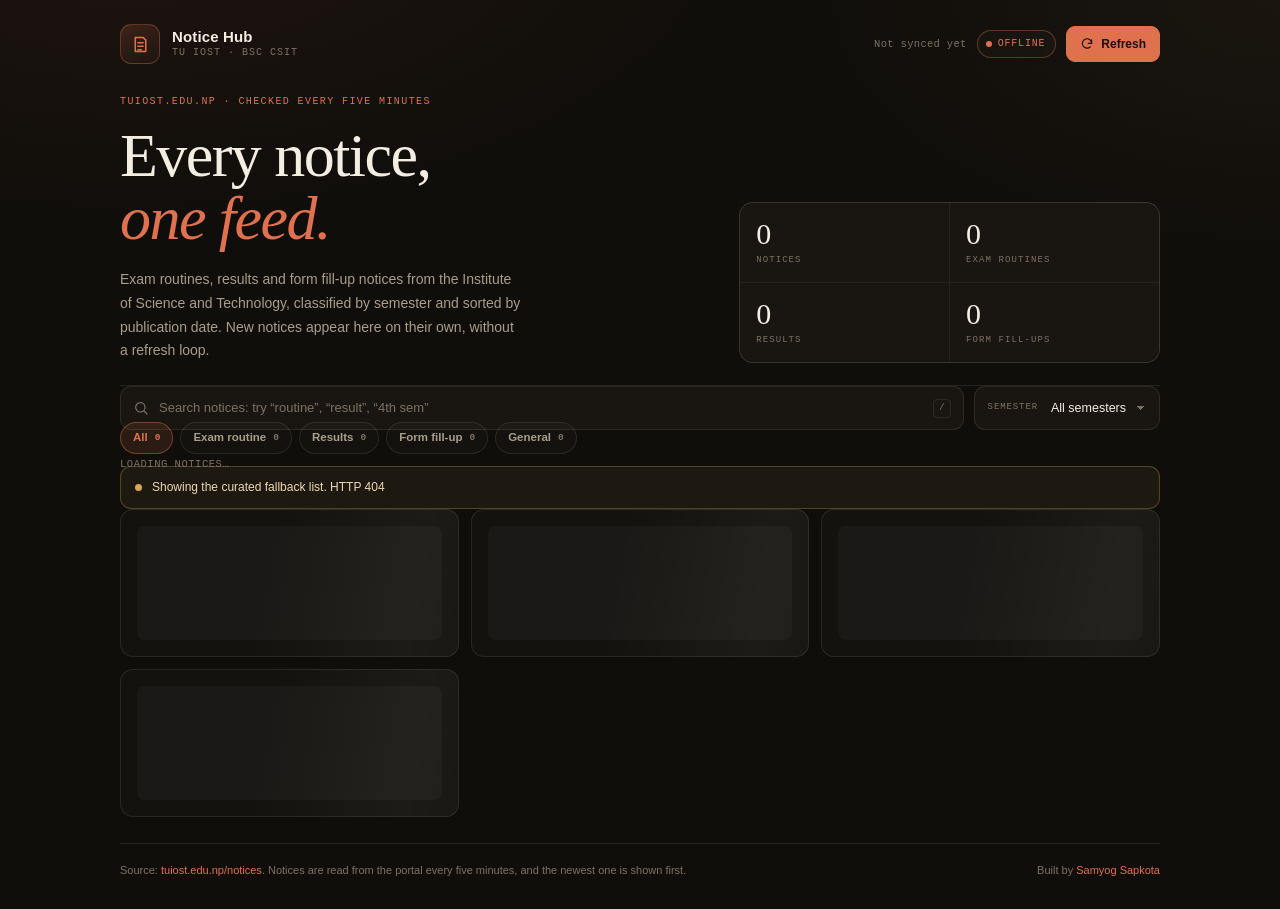
==== index.html @ 87d52432 "Show full notice titles and follow the portal on its own Long routine titles were clamped to four li" ====
<!doctype html>
<html lang="en">
<head>
<meta charset="utf-8" />
<meta name="viewport" content="width=device-width, initial-scale=1" />
<meta name="theme-color" content="#100e0b" />
<meta name="description" content="TU CSIT Notice Hub: live exam routines, results and form fill-up notices from Tribhuvan University IOST, classified by semester." />
<title>TU CSIT Notice Hub | Live IOST notices</title>
<link rel="icon" href="data:image/svg+xml,%3Csvg xmlns='http://www.w3.org/2000/svg' viewBox='0 0 32 32'%3E%3Crect width='32' height='32' rx='8' fill='%23100e0b'/%3E%3Cpath d='M9 12h14M9 16h14M9 20h9' stroke='%23e0714f' stroke-width='2.4' stroke-linecap='round'/%3E%3C/svg%3E" />
<link rel="preconnect" href="https://fonts.googleapis.com" />
<link rel="stylesheet" href="styles.css?v=2" />
</head>
<body>
<a class="skip" href="#feed">Skip to notices</a>

<div class="page">
  <header class="topbar">
    <div class="brand">
      <span class="brand__mark" aria-hidden="true">
        <svg viewBox="0 0 24 24" fill="none" stroke="currentColor" stroke-width="1.7" stroke-linecap="round" stroke-linejoin="round">
          <path d="M6 4h9l3 3v13H6z" />
          <path d="M9 10h6M9 14h6M9 18h4" />
        </svg>
      </span>
      <div class="brand__text">
        <strong>Notice Hub</strong>
        <span>TU IOST · BSc CSIT</span>
      </div>
    </div>

    <div class="topbar__tools">
      <span class="sync" id="sync-state">Connecting…</span>
      <span class="source" id="source-badge" data-source="loading">
        <span class="source__dot" aria-hidden="true"></span>
        <span id="source-text">Checking</span>
      </span>
      <button class="btn btn--accent" id="refresh" type="button">
        <svg viewBox="0 0 24 24" fill="none" stroke="currentColor" stroke-width="1.9" stroke-linecap="round" stroke-linejoin="round" aria-hidden="true"><path d="M20 11a8 8 0 1 0-2.3 5.7" /><path d="M20 5v6h-6" /></svg>
        <span id="refresh-label">Refresh</span>
      </button>
    </div>
  </header>

  <main>
    <section class="hero" aria-labelledby="hero-title">
      <div class="hero__copy">
        <p class="eyebrow">tuiost.edu.np · checked every five minutes</p>
        <h1 id="hero-title">Every notice,<br /><em>one feed.</em></h1>
        <p class="hero__sub">
          Exam routines, results and form fill-up notices from the Institute of Science
          and Technology, classified by semester and sorted by publication date. New
          notices appear here on their own, without a refresh loop.
        </p>
      </div>

      <dl class="stats" aria-label="Feed summary">
        <div class="stat">
          <dd id="stat-total">0</dd>
          <dt>Notices</dt>
        </div>
        <div class="stat">
          <dd id="stat-exam">0</dd>
          <dt>Exam routines</dt>
        </div>
        <div class="stat">
          <dd id="stat-results">0</dd>
          <dt>Results</dt>
        </div>
        <div class="stat">
          <dd id="stat-forms">0</dd>
          <dt>Form fill-ups</dt>
        </div>
      </dl>
    </section>

    <section class="toolbar" aria-label="Filters">
      <div class="search">
        <svg viewBox="0 0 24 24" fill="none" stroke="currentColor" stroke-width="1.8" stroke-linecap="round" aria-hidden="true"><circle cx="11" cy="11" r="7" /><path d="M16.5 16.5 21 21" /></svg>
        <input id="search" type="search" placeholder="Search notices: try “routine”, “result”, “4th sem”" autocomplete="off" aria-label="Search notices" />
        <kbd>/</kbd>
      </div>

      <label class="select">
        <span class="select__label">Semester</span>
        <select id="semester" aria-label="Filter by semester">
          <option value="all">All semesters</option>
          <option value="1st Sem">1st sem</option>
          <option value="2nd Sem">2nd sem</option>
          <option value="3rd Sem">3rd sem</option>
          <option value="4th Sem">4th sem</option>
          <option value="5th Sem">5th sem</option>
          <option value="6th Sem">6th sem</option>
          <option value="7th Sem">7th sem</option>
          <option value="8th Sem">8th sem</option>
        </select>
      </label>
    </section>

    <div class="chips" id="chips" role="group" aria-label="Filter by category">
      <button class="chip is-active" data-category="all" type="button" aria-pressed="true">All <span data-count="all">0</span></button>
      <button class="chip" data-category="Exam Routine" type="button" aria-pressed="false">Exam routine <span data-count="Exam Routine">0</span></button>
      <button class="chip" data-category="Results" type="button" aria-pressed="false">Results <span data-count="Results">0</span></button>
      <button class="chip" data-category="Form Fill Up" type="button" aria-pressed="false">Form fill-up <span data-count="Form Fill Up">0</span></button>
      <button class="chip" data-category="General Notice" type="button" aria-pressed="false">General <span data-count="General Notice">0</span></button>
    </div>

    <div class="result-line">
      <p id="result-line">Loading notices…</p>
      <button class="text-btn" id="reset" type="button" hidden>Clear filters</button>
    </div>

    <div class="banner" id="banner" hidden>
      <span class="banner__dot" aria-hidden="true"></span>
      <p id="banner-text"></p>
    </div>

    <section id="feed" class="feed" aria-live="polite" aria-busy="true">
      <article class="notice is-skeleton"></article>
      <article class="notice is-skeleton"></article>
      <article class="notice is-skeleton"></article>
      <article class="notice is-skeleton"></article>
    </section>

    <div class="empty" id="empty" hidden>
      <svg viewBox="0 0 24 24" fill="none" stroke="currentColor" stroke-width="1.5" stroke-linecap="round" stroke-linejoin="round" aria-hidden="true"><circle cx="11" cy="11" r="7"/><path d="M16.5 16.5 21 21"/></svg>
      <h2>Nothing matches that filter</h2>
      <p>Try a different semester, or clear the search.</p>
      <button class="btn btn--ghost" id="empty-reset" type="button">Clear filters</button>
    </div>
  </main>

  <footer class="footer">
    <p>
      Source: <a href="https://tuiost.edu.np/notices" target="_blank" rel="noreferrer noopener">tuiost.edu.np/notices</a>.
      Notices are read from the portal every five minutes, and the newest one is shown first.
    </p>
    <p>Built by <a href="https://github.com/hola-mundo999" target="_blank" rel="noreferrer noopener">Samyog Sapkota</a></p>
  </footer>
</div>

<div class="toast" id="toast" role="status" aria-live="polite"></div>

<script src="app.js?v=2" defer></script>
</body>
</html>
---- styles.css ----
/* ==========================================================================
   TU CSIT Notice Hub
   Warm ink palette: charcoal, cream, terracotta. No blue.
   ========================================================================== */
:root {
  --bg: #100e0b;
  --bg-soft: #14110d;
  --panel: #191510;
  --panel-2: #201b15;
  --line: rgba(243, 237, 226, 0.09);
  --line-strong: rgba(243, 237, 226, 0.18);
  --text: #f3ede2;
  --muted: #a99d8b;
  --dim: #7c7263;
  --accent: #e0714f;
  --accent-ink: #1a0d07;
  --accent-soft: rgba(224, 113, 79, 0.13);
  --gold: #d8a657;
  --green: #9dbb84;
  --red: #e0714f;
  --radius: 16px;
  --sans: "Inter", -apple-system, BlinkMacSystemFont, "Segoe UI", Roboto, "Helvetica Neue", Arial, sans-serif;
  --serif: "Iowan Old Style", "Palatino Linotype", Palatino, Georgia, "Times New Roman", serif;
  --mono: ui-monospace, SFMono-Regular, "Cascadia Code", Menlo, Consolas, monospace;
}

* { box-sizing: border-box; }
html { -webkit-text-size-adjust: 100%; }

body {
  margin: 0;
  min-height: 100vh;
  background:
    radial-gradient(1000px 500px at 10% -10%, rgba(224, 113, 79, 0.07), transparent 62%),
    radial-gradient(820px 440px at 100% 0%, rgba(216, 166, 87, 0.05), transparent 58%),
    var(--bg);
  color: var(--text);
  font-family: var(--sans);
  font-size: 15px;
  line-height: 1.55;
  -webkit-font-smoothing: antialiased;
}

button, input, select { font: inherit; color: inherit; }
button { cursor: pointer; }
svg { display: block; }
a { color: var(--accent); text-decoration: none; }
a:hover { text-decoration: underline; }

.skip {
  position: absolute;
  left: -9999px;
  top: 12px;
  z-index: 60;
  background: var(--accent);
  color: var(--accent-ink);
  padding: 8px 14px;
  border-radius: 8px;
  font-weight: 700;
}
.skip:focus { left: 16px; }

.page {
  max-width: 1120px;
  margin: 0 auto;
  padding: 24px clamp(16px, 3.4vw, 40px) 30px;
  display: flex;
  flex-direction: column;
  gap: 26px;
}

/* ==========================================================================
   Top bar
   ========================================================================== */
.topbar {
  display: flex;
  align-items: center;
  justify-content: space-between;
  gap: 16px;
  flex-wrap: wrap;
  padding-bottom: 4px;
}

.brand { display: flex; align-items: center; gap: 12px; min-width: 0; }
.brand__mark {
  width: 40px;
  height: 40px;
  border-radius: 11px;
  display: grid;
  place-items: center;
  color: var(--accent);
  background: linear-gradient(150deg, rgba(224, 113, 79, 0.18), rgba(224, 113, 79, 0.03));
  border: 1px solid rgba(224, 113, 79, 0.32);
  flex: none;
}
.brand__mark svg { width: 21px; height: 21px; }
.brand__text { display: flex; flex-direction: column; line-height: 1.25; min-width: 0; }
.brand__text strong { font-size: 15px; letter-spacing: 0.01em; }
.brand__text span {
  font-family: var(--mono);
  font-size: 10px;
  letter-spacing: 0.1em;
  text-transform: uppercase;
  color: var(--dim);
}

.topbar__tools { display: flex; align-items: center; gap: 10px; flex-wrap: wrap; }

.sync { font-family: var(--mono); font-size: 10.5px; color: var(--dim); letter-spacing: 0.03em; }

.source {
  display: inline-flex;
  align-items: center;
  gap: 6px;
  font-family: var(--mono);
  font-size: 10px;
  letter-spacing: 0.08em;
  text-transform: uppercase;
  color: var(--muted);
  border: 1px solid var(--line);
  border-radius: 999px;
  padding: 5px 10px 5px 8px;
  background: rgba(255, 255, 255, 0.02);
  transition: color 0.2s ease, border-color 0.2s ease;
}
.source__dot { width: 6px; height: 6px; border-radius: 50%; background: currentColor; flex: none; }
.source[data-source="live"] { color: var(--green); border-color: rgba(157, 187, 132, 0.34); }
.source[data-source="fallback"] { color: var(--gold); border-color: rgba(216, 166, 87, 0.34); }
.source[data-source="error"] { color: var(--red); border-color: rgba(224, 113, 79, 0.36); }
.source[data-source="loading"] { color: var(--dim); }

.btn {
  display: inline-flex;
  align-items: center;
  gap: 7px;
  border-radius: 9px;
  border: 1px solid var(--line-strong);
  background: rgba(255, 255, 255, 0.03);
  padding: 8px 13px;
  font-size: 12px;
  font-weight: 650;
  transition: background 0.18s ease, border-color 0.18s ease, transform 0.15s ease, filter 0.18s ease;
}
.btn svg { width: 14px; height: 14px; }
.btn:hover { background: rgba(255, 255, 255, 0.07); }
.btn:active { transform: translateY(1px); }
.btn--accent { background: var(--accent); border-color: var(--accent); color: var(--accent-ink); }
.btn--accent:hover { filter: brightness(1.06); background: var(--accent); }
.btn--ghost { background: transparent; color: var(--muted); }
.btn[disabled] { opacity: 0.55; cursor: progress; }
.btn.is-busy svg { animation: spin 0.9s linear infinite; }
@keyframes spin { to { transform: rotate(360deg); } }

/* ==========================================================================
   Hero
   ========================================================================== */
.hero {
  display: grid;
  grid-template-columns: minmax(0, 1.35fr) minmax(0, 1fr);
  gap: clamp(20px, 4vw, 56px);
  align-items: end;
  padding-bottom: 22px;
  border-bottom: 1px solid var(--line);
}

.eyebrow {
  margin: 0 0 14px;
  font-family: var(--mono);
  font-size: 10px;
  letter-spacing: 0.14em;
  text-transform: uppercase;
  color: var(--accent);
}

.hero h1 {
  margin: 0;
  font-family: var(--serif);
  font-weight: 400;
  font-size: clamp(34px, 5.2vw, 62px);
  line-height: 1.02;
  letter-spacing: -0.025em;
}
.hero h1 em { font-style: italic; color: var(--accent); }

.hero__sub {
  margin: 18px 0 0;
  max-width: 52ch;
  color: var(--muted);
  font-size: 14px;
  line-height: 1.7;
}

.stats {
  display: grid;
  grid-template-columns: repeat(2, minmax(0, 1fr));
  gap: 1px;
  margin: 0;
  background: var(--line);
  border: 1px solid var(--line);
  border-radius: 14px;
  overflow: hidden;
}
.stat { background: var(--panel); padding: 14px 16px; }
.stat dd {
  margin: 0;
  font-family: var(--serif);
  font-size: 30px;
  line-height: 1.1;
  letter-spacing: -0.02em;
}
.stat dt {
  font-family: var(--mono);
  font-size: 9px;
  letter-spacing: 0.12em;
  text-transform: uppercase;
  color: var(--dim);
  margin-top: 4px;
}

/* ==========================================================================
   Toolbar
   ========================================================================== */
.toolbar { display: flex; gap: 10px; flex-wrap: wrap; }

.search {
  flex: 1 1 340px;
  display: flex;
  align-items: center;
  gap: 10px;
  background: var(--panel);
  border: 1px solid var(--line);
  border-radius: 11px;
  padding: 0 12px;
  transition: border-color 0.18s ease, background 0.18s ease;
}
.search:focus-within { border-color: rgba(224, 113, 79, 0.5); background: var(--panel-2); }
.search svg { width: 16px; height: 16px; color: var(--dim); flex: none; }
.search input {
  flex: 1;
  min-width: 0;
  border: 0;
  background: transparent;
  outline: none;
  padding: 11px 0;
  font-size: 13px;
}
.search input::placeholder { color: var(--dim); }
.search input::-webkit-search-cancel-button { -webkit-appearance: none; }
.search kbd {
  font-family: var(--mono);
  font-size: 9.5px;
  color: var(--dim);
  border: 1px solid var(--line);
  border-radius: 4px;
  padding: 1px 5px;
  flex: none;
}

.select {
  display: inline-flex;
  align-items: center;
  gap: 9px;
  background: var(--panel);
  border: 1px solid var(--line);
  border-radius: 11px;
  padding: 0 6px 0 13px;
}
.select__label {
  font-family: var(--mono);
  font-size: 9px;
  letter-spacing: 0.1em;
  text-transform: uppercase;
  color: var(--dim);
}
.select select {
  appearance: none;
  border: 0;
  background: transparent;
  padding: 11px 26px 11px 4px;
  font-size: 12.5px;
  outline: none;
  cursor: pointer;
  background-image: linear-gradient(45deg, transparent 50%, var(--dim) 50%), linear-gradient(135deg, var(--dim) 50%, transparent 50%);
  background-position: calc(100% - 12px) 50%, calc(100% - 8px) 50%;
  background-size: 4px 4px, 4px 4px;
  background-repeat: no-repeat;
}
.select select option { background: var(--panel-2); color: var(--text); }

/* ==========================================================================
   Category chips
   ========================================================================== */
.chips { display: flex; flex-wrap: wrap; gap: 7px; margin-top: -8px; }

.chip {
  display: inline-flex;
  align-items: center;
  gap: 7px;
  border: 1px solid var(--line);
  background: rgba(255, 255, 255, 0.02);
  color: var(--muted);
  border-radius: 999px;
  padding: 6px 12px;
  font-size: 11.5px;
  font-weight: 600;
  transition: color 0.16s ease, border-color 0.16s ease, background 0.16s ease;
}
.chip span {
  font-family: var(--mono);
  font-size: 9.5px;
  color: var(--dim);
}
.chip:hover { color: var(--text); border-color: var(--line-strong); }
.chip.is-active {
  color: var(--accent);
  border-color: rgba(224, 113, 79, 0.42);
  background: var(--accent-soft);
}
.chip.is-active span { color: var(--accent); }

.result-line {
  display: flex;
  align-items: baseline;
  justify-content: space-between;
  gap: 12px;
  margin: 2px 0 -6px;
}
.result-line p {
  margin: 0;
  font-family: var(--mono);
  font-size: 10.5px;
  letter-spacing: 0.05em;
  text-transform: uppercase;
  color: var(--dim);
}
.text-btn {
  border: 0;
  background: none;
  padding: 0;
  font-family: var(--mono);
  font-size: 10px;
  letter-spacing: 0.08em;
  text-transform: uppercase;
  color: var(--accent);
}
.text-btn:hover { text-decoration: underline; }

.banner {
  display: flex;
  gap: 10px;
  align-items: flex-start;
  padding: 11px 14px;
  border-radius: 11px;
  border: 1px solid rgba(216, 166, 87, 0.3);
  background: rgba(216, 166, 87, 0.07);
  color: #ecd9b4;
  font-size: 12px;
}
.banner[hidden] { display: none; }
.banner__dot {
  width: 7px; height: 7px; border-radius: 50%;
  background: var(--gold); margin-top: 6px; flex: none;
}
.banner p { margin: 0; }

/* ==========================================================================
   Feed
   ========================================================================== */
.feed {
  display: grid;
  grid-template-columns: repeat(auto-fill, minmax(min(100%, 330px), 1fr));
  gap: 12px;
}

.notice {
  position: relative;
  display: flex;
  flex-direction: column;
  min-width: 0;
  gap: 12px;
  padding: 16px 17px 14px;
  background: linear-gradient(180deg, rgba(255, 255, 255, 0.022), transparent), var(--panel);
  border: 1px solid var(--line);
  border-radius: 13px;
  transition: border-color 0.18s ease, transform 0.18s ease, background 0.18s ease;
  animation: rise 0.3s ease both;
}
.notice:hover { border-color: var(--line-strong); transform: translateY(-2px); }
.notice.is-urgent { border-left: 2px solid var(--gold); }
.notice.is-skeleton {
  min-height: 148px;
  animation: pulse 1.4s ease-in-out infinite;
  background: linear-gradient(100deg, rgba(255, 255, 255, 0.02) 20%, rgba(255, 255, 255, 0.055) 40%, rgba(255, 255, 255, 0.02) 60%);
  background-size: 220% 100%;
}
.notice.is-skeleton::after {
  content: "";
  position: absolute;
  inset: 16px;
  border-radius: 8px;
  background: rgba(255, 255, 255, 0.03);
}
@keyframes pulse { 0% { background-position: 120% 0; } 100% { background-position: -60% 0; } }
@keyframes rise { from { opacity: 0; transform: translateY(6px); } to { opacity: 1; transform: none; } }

.notice__tags { display: flex; flex-wrap: wrap; gap: 6px; align-items: center; }

.tag {
  display: inline-flex;
  align-items: center;
  gap: 5px;
  font-family: var(--mono);
  font-size: 9px;
  letter-spacing: 0.07em;
  text-transform: uppercase;
  border-radius: 5px;
  padding: 3px 7px;
  border: 1px solid var(--line);
  color: var(--muted);
}
.tag--exam { color: var(--accent); border-color: rgba(224, 113, 79, 0.36); background: rgba(224, 113, 79, 0.08); }
.tag--results { color: var(--green); border-color: rgba(157, 187, 132, 0.32); background: rgba(157, 187, 132, 0.07); }
.tag--forms { color: var(--gold); border-color: rgba(216, 166, 87, 0.34); background: rgba(216, 166, 87, 0.08); }
.tag--general { color: var(--muted); }
.tag--urgent { color: var(--gold); border-color: rgba(216, 166, 87, 0.36); background: rgba(216, 166, 87, 0.09); }
.tag--new { color: var(--accent); border-color: rgba(224, 113, 79, 0.42); }

.notice__title {
  margin: 0;
  font-size: 14.5px;
  font-weight: 600;
  line-height: 1.45;
  letter-spacing: -0.005em;
  /* Show the whole notice title. Clamping swallowed long routine titles. */
  display: block;
  overflow: visible;
  overflow-wrap: anywhere;
  word-break: break-word;
  hyphens: auto;
}
.notice__title a { color: var(--text); overflow-wrap: anywhere; }
.notice__title a:hover { color: var(--accent); text-decoration: none; }

.notice__foot {
  display: flex;
  align-items: center;
  justify-content: space-between;
  gap: 10px;
  margin-top: auto;
  padding-top: 4px;
}
.notice__date { display: flex; flex-direction: column; line-height: 1.3; }
.notice__date strong { font-family: var(--mono); font-size: 10.5px; color: var(--muted); font-weight: 500; }
.notice__date span { font-family: var(--mono); font-size: 9.5px; color: var(--dim); }

.notice__actions { display: flex; gap: 6px; }
.icon-btn {
  width: 30px;
  height: 30px;
  display: grid;
  place-items: center;
  border-radius: 8px;
  border: 1px solid var(--line);
  background: rgba(255, 255, 255, 0.03);
  color: var(--muted);
  transition: color 0.16s ease, border-color 0.16s ease, background 0.16s ease;
}
.icon-btn svg { width: 14px; height: 14px; }
.icon-btn:hover { color: var(--accent); border-color: rgba(224, 113, 79, 0.38); background: var(--accent-soft); }

.empty {
  display: flex;
  flex-direction: column;
  align-items: center;
  text-align: center;
  gap: 6px;
  padding: 56px 20px;
  border: 1px dashed var(--line-strong);
  border-radius: 14px;
}
.empty[hidden] { display: none; }
.empty svg { width: 26px; height: 26px; color: var(--dim); }
.empty h2 { margin: 6px 0 0; font-size: 16px; }
.empty p { margin: 0 0 10px; color: var(--muted); font-size: 12.5px; }

/* ==========================================================================
   Footer + toast
   ========================================================================== */
.footer {
  display: flex;
  justify-content: space-between;
  align-items: baseline;
  gap: 14px;
  flex-wrap: wrap;
  padding-top: 18px;
  border-top: 1px solid var(--line);
  font-size: 11px;
  color: var(--dim);
}
.footer p { margin: 0; }

.toast {
  position: fixed;
  left: 50%;
  bottom: 26px;
  transform: translate(-50%, 12px);
  background: #241d16;
  border: 1px solid var(--line-strong);
  color: var(--text);
  font-size: 12px;
  padding: 9px 15px;
  border-radius: 9px;
  box-shadow: 0 18px 40px -14px rgba(0, 0, 0, 0.9);
  opacity: 0;
  pointer-events: none;
  transition: opacity 0.2s ease, transform 0.2s ease;
  z-index: 40;
}
.toast.is-visible { opacity: 1; transform: translate(-50%, 0); }

/* ==========================================================================
   Responsive
   ========================================================================== */
@media (max-width: 860px) {
  .hero { grid-template-columns: 1fr; align-items: start; }
  .stats { grid-template-columns: repeat(4, minmax(0, 1fr)); }
  .stat { padding: 12px; }
  .stat dd { font-size: 24px; }
  .search kbd { display: none; }
}

@media (max-width: 620px) {
  .page { padding: 16px 14px 24px; gap: 20px; }
  .topbar__tools { width: 100%; justify-content: space-between; }
  .sync { order: 3; width: 100%; }
  .stats { grid-template-columns: repeat(2, minmax(0, 1fr)); }
  .hero h1 { font-size: clamp(32px, 9vw, 44px); }
  .toolbar { flex-direction: column; }
  .select { justify-content: space-between; }
  .feed { grid-template-columns: 1fr; }
  .footer { flex-direction: column; gap: 6px; }
}

@media (prefers-reduced-motion: reduce) {
  *, *::before, *::after { animation-duration: 0.001ms !important; animation-iteration-count: 1 !important; transition-duration: 0.001ms !important; }
}

:focus-visible { outline: 2px solid rgba(224, 113, 79, 0.8); outline-offset: 2px; }
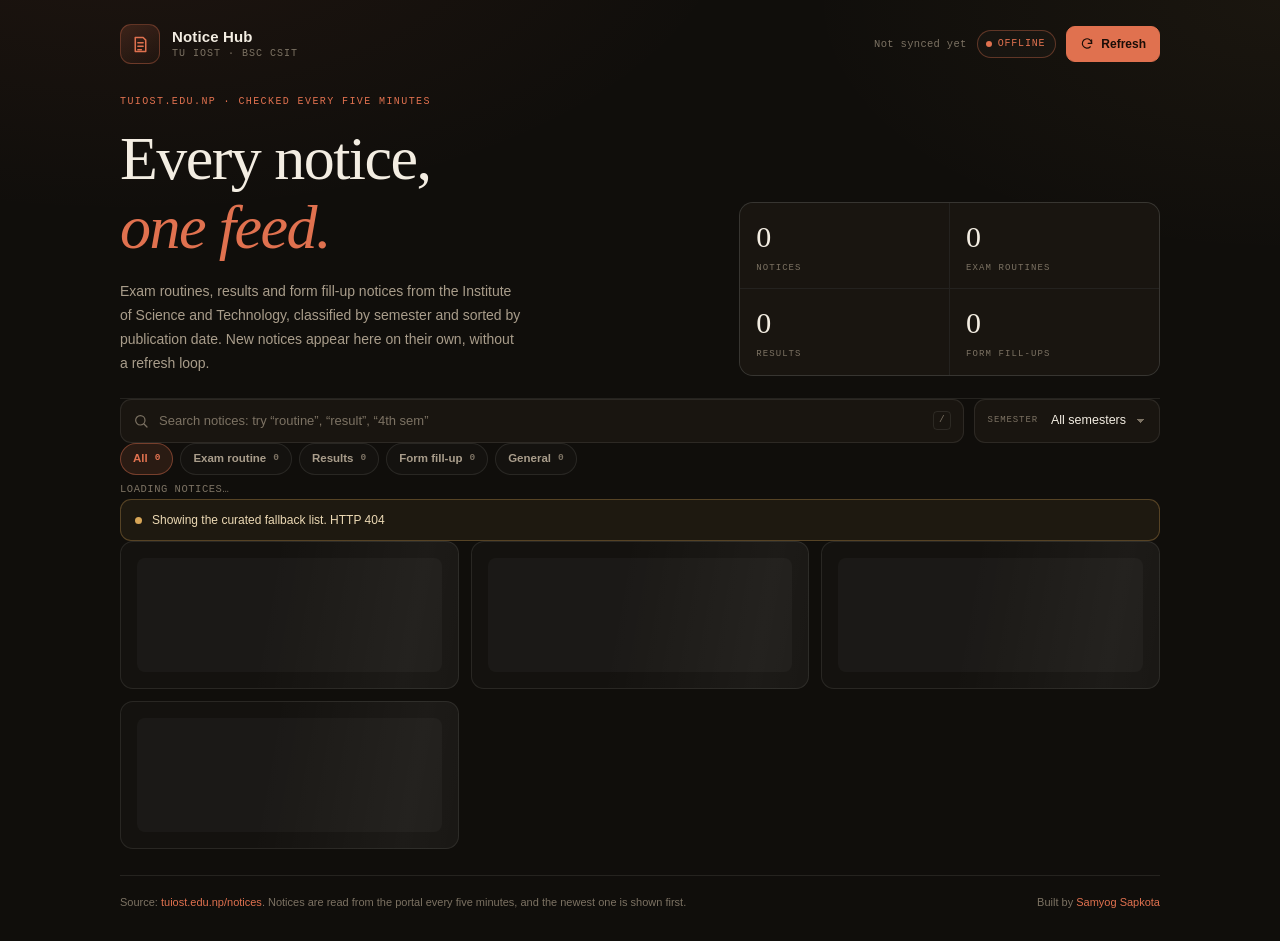
==== commit c9b766bd: "Stop notice text from colliding on narrow screens The mobile toolbar turned the search field into a " ====
--- a/index.html
+++ b/index.html
@@ -8,7 +8,7 @@
 <title>TU CSIT Notice Hub | Live IOST notices</title>
 <link rel="icon" href="data:image/svg+xml,%3Csvg xmlns='http://www.w3.org/2000/svg' viewBox='0 0 32 32'%3E%3Crect width='32' height='32' rx='8' fill='%23100e0b'/%3E%3Cpath d='M9 12h14M9 16h14M9 20h9' stroke='%23e0714f' stroke-width='2.4' stroke-linecap='round'/%3E%3C/svg%3E" />
 <link rel="preconnect" href="https://fonts.googleapis.com" />
-<link rel="stylesheet" href="styles.css?v=2" />
+<link rel="stylesheet" href="styles.css?v=5" />
 </head>
 <body>
 <a class="skip" href="#feed">Skip to notices</a>
@@ -140,6 +140,6 @@
 
 <div class="toast" id="toast" role="status" aria-live="polite"></div>
 
-<script src="app.js?v=2" defer></script>
+<script src="app.js?v=3" defer></script>
 </body>
 </html>
--- a/styles.css
+++ b/styles.css
@@ -94,7 +94,7 @@
   flex: none;
 }
 .brand__mark svg { width: 21px; height: 21px; }
-.brand__text { display: flex; flex-direction: column; line-height: 1.25; min-width: 0; }
+.brand__text { display: flex; flex-direction: column; line-height: 1.35; min-width: 0; }
 .brand__text strong { font-size: 15px; letter-spacing: 0.01em; }
 .brand__text span {
   font-family: var(--mono);
@@ -177,7 +177,8 @@
   font-family: var(--serif);
   font-weight: 400;
   font-size: clamp(34px, 5.2vw, 62px);
-  line-height: 1.02;
+  /* Enough room for the serif descenders, without the huge gap that 1.4 gave. */
+  line-height: 1.12;
   letter-spacing: -0.025em;
 }
 .hero h1 em { font-style: italic; color: var(--accent); }
@@ -205,12 +206,13 @@
   margin: 0;
   font-family: var(--serif);
   font-size: 30px;
-  line-height: 1.1;
+  line-height: 1.35;
   letter-spacing: -0.02em;
 }
 .stat dt {
   font-family: var(--mono);
   font-size: 9px;
+  line-height: 1.4;
   letter-spacing: 0.12em;
   text-transform: uppercase;
   color: var(--dim);
@@ -290,7 +292,9 @@
 /* ==========================================================================
    Category chips
    ========================================================================== */
-.chips { display: flex; flex-wrap: wrap; gap: 7px; margin-top: -8px; }
+/* Chips and the result line are separate rows. Negative margins here pulled
+   them on top of each other on narrow screens. */
+.chips { display: flex; flex-wrap: wrap; gap: 7px; }
 
 .chip {
   display: inline-flex;
@@ -323,7 +327,9 @@
   align-items: baseline;
   justify-content: space-between;
   gap: 12px;
-  margin: 2px 0 -6px;
+  /* Clear the chip row above without pulling the feed up behind it. */
+  margin: 6px 0 0;
+  min-height: 18px;
 }
 .result-line p {
   margin: 0;
@@ -429,7 +435,7 @@
   margin: 0;
   font-size: 14.5px;
   font-weight: 600;
-  line-height: 1.45;
+  line-height: 1.55;
   letter-spacing: -0.005em;
   /* Show the whole notice title. Clamping swallowed long routine titles. */
   display: block;
@@ -449,9 +455,9 @@
   margin-top: auto;
   padding-top: 4px;
 }
-.notice__date { display: flex; flex-direction: column; line-height: 1.3; }
-.notice__date strong { font-family: var(--mono); font-size: 10.5px; color: var(--muted); font-weight: 500; }
-.notice__date span { font-family: var(--mono); font-size: 9.5px; color: var(--dim); }
+.notice__date { display: flex; flex-direction: column; line-height: 1.4; min-width: 0; }
+.notice__date strong { font-family: var(--mono); font-size: 10.5px; line-height: 1.45; color: var(--muted); font-weight: 500; }
+.notice__date span { font-family: var(--mono); font-size: 9.5px; line-height: 1.45; color: var(--dim); }
 
 .notice__actions { display: flex; gap: 6px; }
 .icon-btn {
@@ -536,6 +542,8 @@
   .stats { grid-template-columns: repeat(2, minmax(0, 1fr)); }
   .hero h1 { font-size: clamp(32px, 9vw, 44px); }
   .toolbar { flex-direction: column; }
+  /* In a column flexbox a 340px flex-basis becomes a 340px tall search box. */
+  .search { flex: 0 0 auto; }
   .select { justify-content: space-between; }
   .feed { grid-template-columns: 1fr; }
   .footer { flex-direction: column; gap: 6px; }
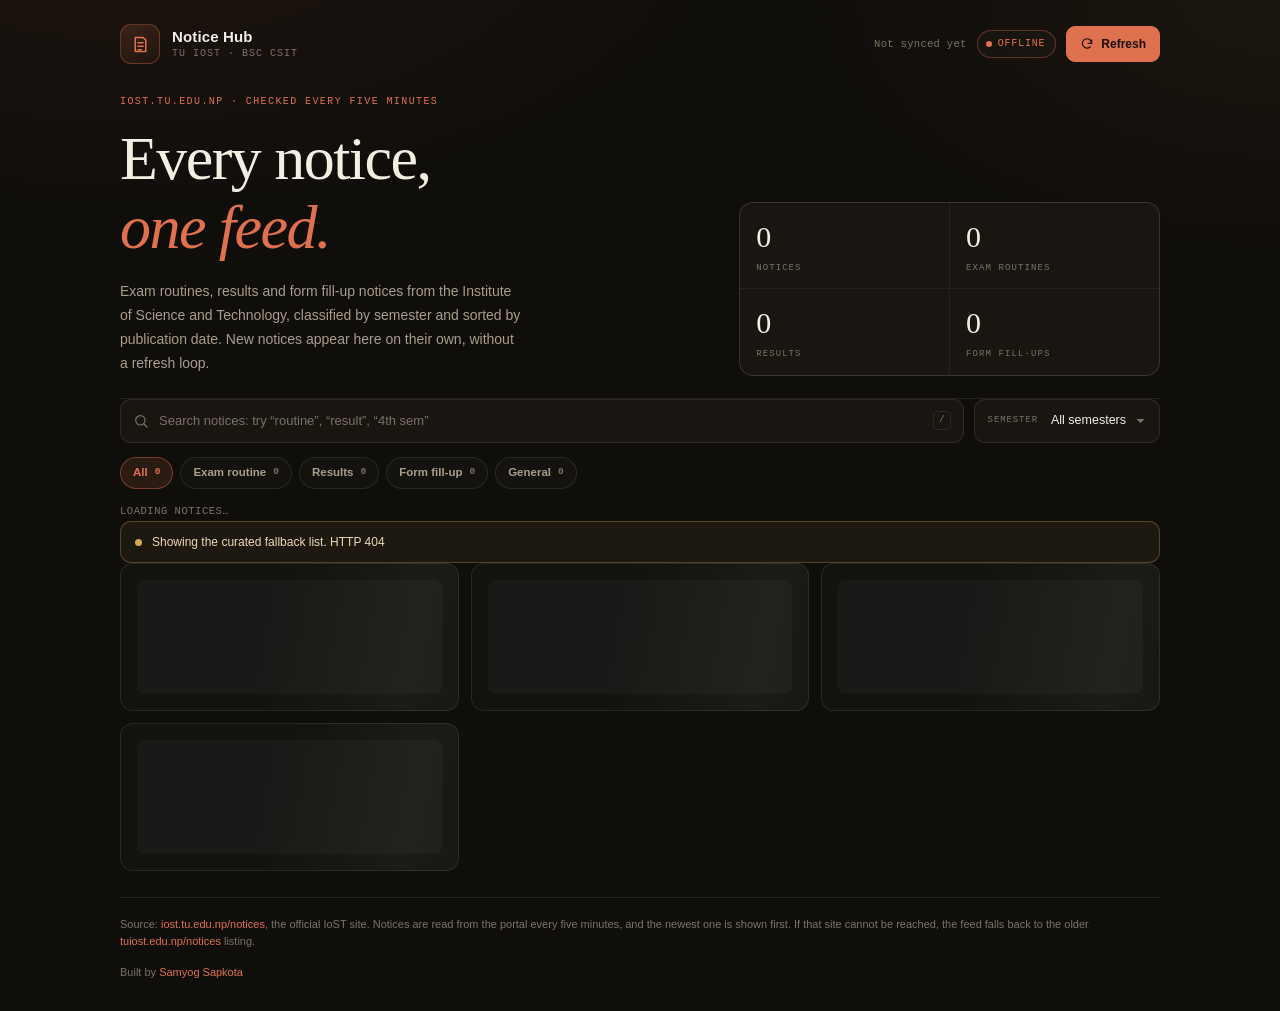
==== commit 254703e2: "Read notices from iost.tu.edu.np, the site that actually publishes IoST moved its own site in 2081. " ====
--- a/index.html
+++ b/index.html
@@ -8,7 +8,7 @@
 <title>TU CSIT Notice Hub | Live IOST notices</title>
 <link rel="icon" href="data:image/svg+xml,%3Csvg xmlns='http://www.w3.org/2000/svg' viewBox='0 0 32 32'%3E%3Crect width='32' height='32' rx='8' fill='%23100e0b'/%3E%3Cpath d='M9 12h14M9 16h14M9 20h9' stroke='%23e0714f' stroke-width='2.4' stroke-linecap='round'/%3E%3C/svg%3E" />
 <link rel="preconnect" href="https://fonts.googleapis.com" />
-<link rel="stylesheet" href="styles.css?v=5" />
+<link rel="stylesheet" href="styles.css?v=7" />
 </head>
 <body>
 <a class="skip" href="#feed">Skip to notices</a>
@@ -44,7 +44,7 @@
   <main>
     <section class="hero" aria-labelledby="hero-title">
       <div class="hero__copy">
-        <p class="eyebrow">tuiost.edu.np · checked every five minutes</p>
+        <p class="eyebrow">iost.tu.edu.np · checked every five minutes</p>
         <h1 id="hero-title">Every notice,<br /><em>one feed.</em></h1>
         <p class="hero__sub">
           Exam routines, results and form fill-up notices from the Institute of Science
@@ -131,8 +131,10 @@
 
   <footer class="footer">
     <p>
-      Source: <a href="https://tuiost.edu.np/notices" target="_blank" rel="noreferrer noopener">tuiost.edu.np/notices</a>.
-      Notices are read from the portal every five minutes, and the newest one is shown first.
+      Source: <a href="https://iost.tu.edu.np/notices" target="_blank" rel="noreferrer noopener">iost.tu.edu.np/notices</a>,
+      the official IoST site. Notices are read from the portal every five minutes, and the newest one is shown first.
+      If that site cannot be reached, the feed falls back to the older
+      <a href="https://tuiost.edu.np/notices" target="_blank" rel="noreferrer noopener">tuiost.edu.np/notices</a> listing.
     </p>
     <p>Built by <a href="https://github.com/hola-mundo999" target="_blank" rel="noreferrer noopener">Samyog Sapkota</a></p>
   </footer>
@@ -140,6 +142,6 @@
 
 <div class="toast" id="toast" role="status" aria-live="polite"></div>
 
-<script src="app.js?v=3" defer></script>
+<script src="app.js?v=7" defer></script>
 </body>
 </html>
--- a/styles.css
+++ b/styles.css
@@ -222,10 +222,11 @@
 /* ==========================================================================
    Toolbar
    ========================================================================== */
-.toolbar { display: flex; gap: 10px; flex-wrap: wrap; }
+.toolbar { display: flex; flex-wrap: wrap; gap: 10px; align-items: stretch; }
 
 .search {
   flex: 1 1 340px;
+  min-height: 44px;
   display: flex;
   align-items: center;
   gap: 10px;
@@ -292,9 +293,15 @@
 /* ==========================================================================
    Category chips
    ========================================================================== */
-/* Chips and the result line are separate rows. Negative margins here pulled
-   them on top of each other on narrow screens. */
-.chips { display: flex; flex-wrap: wrap; gap: 7px; }
+/* Chips sit under the toolbar as their own row. The margin is what keeps the
+   Search field, the chips and the result line from ever sharing pixels. */
+.chips {
+  display: flex;
+  flex-wrap: wrap;
+  gap: 8px 7px;
+  margin-top: 14px;
+  padding-bottom: 2px;
+}
 
 .chip {
   display: inline-flex;
@@ -307,6 +314,7 @@
   padding: 6px 12px;
   font-size: 11.5px;
   font-weight: 600;
+  flex: 0 0 auto;
   transition: color 0.16s ease, border-color 0.16s ease, background 0.16s ease;
 }
 .chip span {
@@ -327,8 +335,7 @@
   align-items: baseline;
   justify-content: space-between;
   gap: 12px;
-  /* Clear the chip row above without pulling the feed up behind it. */
-  margin: 6px 0 0;
+  margin: 12px 0 0;
   min-height: 18px;
 }
 .result-line p {
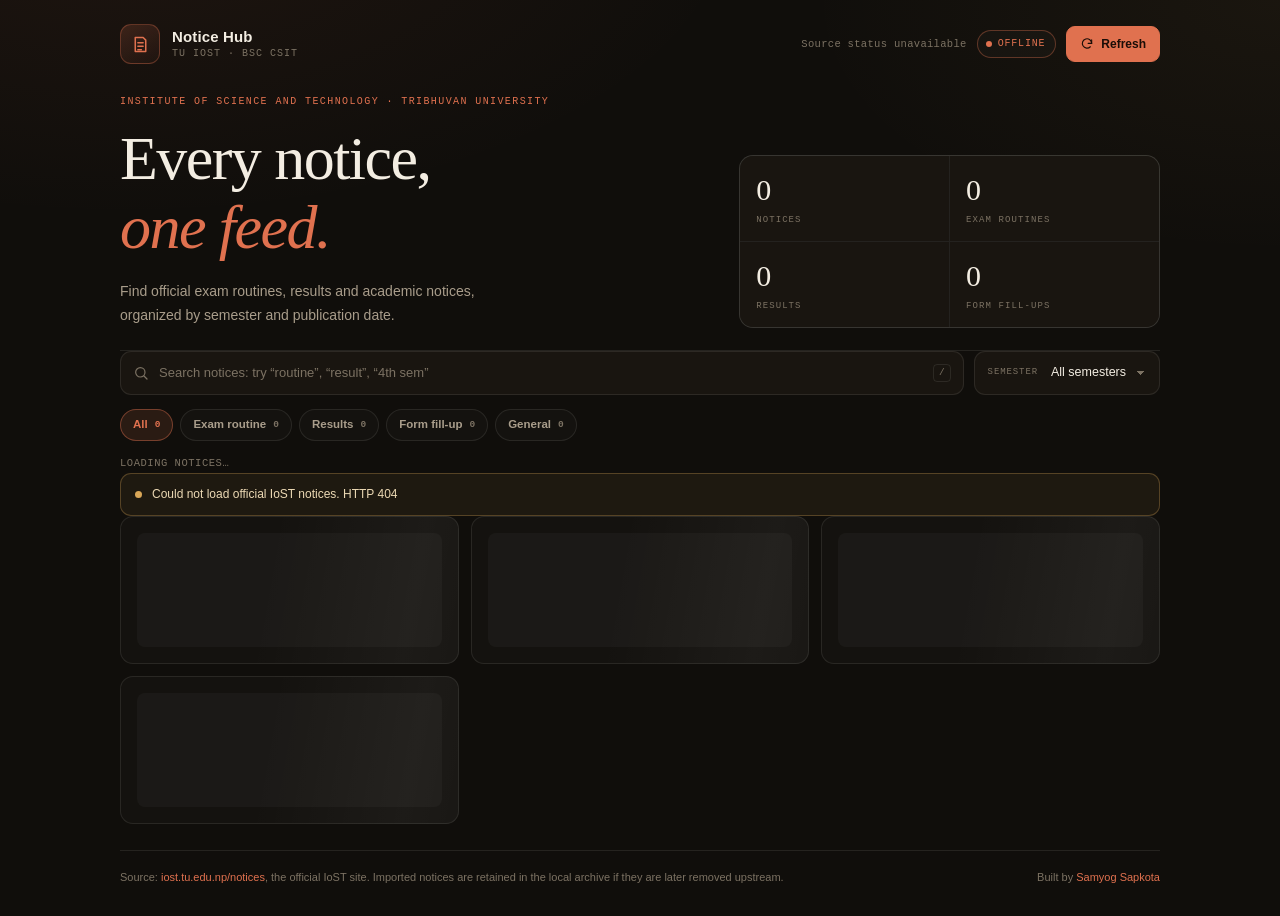
==== commit 67f570b8: "Improve TU Notice UI and official notice synchronization" ====
--- a/index.html
+++ b/index.html
@@ -4,8 +4,8 @@
 <meta charset="utf-8" />
 <meta name="viewport" content="width=device-width, initial-scale=1" />
 <meta name="theme-color" content="#100e0b" />
-<meta name="description" content="TU CSIT Notice Hub: live exam routines, results and form fill-up notices from Tribhuvan University IOST, classified by semester." />
-<title>TU CSIT Notice Hub | Live IOST notices</title>
+<meta name="description" content="Find official Institute of Science and Technology, Tribhuvan University notices for BSc CSIT students." />
+<title>TU CSIT Notice Hub | Official IoST notices</title>
 <link rel="icon" href="data:image/svg+xml,%3Csvg xmlns='http://www.w3.org/2000/svg' viewBox='0 0 32 32'%3E%3Crect width='32' height='32' rx='8' fill='%23100e0b'/%3E%3Cpath d='M9 12h14M9 16h14M9 20h9' stroke='%23e0714f' stroke-width='2.4' stroke-linecap='round'/%3E%3C/svg%3E" />
 <link rel="preconnect" href="https://fonts.googleapis.com" />
 <link rel="stylesheet" href="styles.css?v=7" />
@@ -44,12 +44,11 @@
   <main>
     <section class="hero" aria-labelledby="hero-title">
       <div class="hero__copy">
-        <p class="eyebrow">iost.tu.edu.np · checked every five minutes</p>
+        <p class="eyebrow">Institute of Science and Technology · Tribhuvan University</p>
         <h1 id="hero-title">Every notice,<br /><em>one feed.</em></h1>
         <p class="hero__sub">
-          Exam routines, results and form fill-up notices from the Institute of Science
-          and Technology, classified by semester and sorted by publication date. New
-          notices appear here on their own, without a refresh loop.
+          Find official exam routines, results and academic notices, organized by
+          semester and publication date.
         </p>
       </div>
 
@@ -121,6 +120,12 @@
       <article class="notice is-skeleton"></article>
     </section>
 
+    <nav class="pagination" id="pagination" aria-label="Notice pages" hidden>
+      <button class="btn btn--ghost" id="page-previous" type="button">Previous</button>
+      <span id="page-status" aria-live="polite">Page 1</span>
+      <button class="btn btn--ghost" id="page-next" type="button">Next</button>
+    </nav>
+
     <div class="empty" id="empty" hidden>
       <svg viewBox="0 0 24 24" fill="none" stroke="currentColor" stroke-width="1.5" stroke-linecap="round" stroke-linejoin="round" aria-hidden="true"><circle cx="11" cy="11" r="7"/><path d="M16.5 16.5 21 21"/></svg>
       <h2>Nothing matches that filter</h2>
@@ -132,9 +137,7 @@
   <footer class="footer">
     <p>
       Source: <a href="https://iost.tu.edu.np/notices" target="_blank" rel="noreferrer noopener">iost.tu.edu.np/notices</a>,
-      the official IoST site. Notices are read from the portal every five minutes, and the newest one is shown first.
-      If that site cannot be reached, the feed falls back to the older
-      <a href="https://tuiost.edu.np/notices" target="_blank" rel="noreferrer noopener">tuiost.edu.np/notices</a> listing.
+      the official IoST site. Imported notices are retained in the local archive if they are later removed upstream.
     </p>
     <p>Built by <a href="https://github.com/hola-mundo999" target="_blank" rel="noreferrer noopener">Samyog Sapkota</a></p>
   </footer>
--- a/styles.css
+++ b/styles.css
@@ -125,6 +125,7 @@
 }
 .source__dot { width: 6px; height: 6px; border-radius: 50%; background: currentColor; flex: none; }
 .source[data-source="live"] { color: var(--green); border-color: rgba(157, 187, 132, 0.34); }
+.source[data-source="archive"] { color: var(--green); border-color: rgba(157, 187, 132, 0.34); }
 .source[data-source="fallback"] { color: var(--gold); border-color: rgba(216, 166, 87, 0.34); }
 .source[data-source="error"] { color: var(--red); border-color: rgba(224, 113, 79, 0.36); }
 .source[data-source="loading"] { color: var(--dim); }
@@ -466,10 +467,10 @@
 .notice__date strong { font-family: var(--mono); font-size: 10.5px; line-height: 1.45; color: var(--muted); font-weight: 500; }
 .notice__date span { font-family: var(--mono); font-size: 9.5px; line-height: 1.45; color: var(--dim); }
 
-.notice__actions { display: flex; gap: 6px; }
+.notice__actions { display: flex; flex-wrap: wrap; justify-content: flex-end; gap: 6px; }
 .icon-btn {
-  width: 30px;
-  height: 30px;
+  width: 40px;
+  height: 40px;
   display: grid;
   place-items: center;
   border-radius: 8px;
@@ -480,6 +481,23 @@
 }
 .icon-btn svg { width: 14px; height: 14px; }
 .icon-btn:hover { color: var(--accent); border-color: rgba(224, 113, 79, 0.38); background: var(--accent-soft); }
+.document-action { min-height: 40px; padding: 8px 11px; }
+
+.pagination {
+  display: flex;
+  align-items: center;
+  justify-content: center;
+  gap: 14px;
+}
+.pagination[hidden] { display: none; }
+.pagination span {
+  min-width: 90px;
+  text-align: center;
+  color: var(--muted);
+  font-family: var(--mono);
+  font-size: 11px;
+}
+.pagination button { min-height: 42px; }
 
 .empty {
   display: flex;
@@ -553,6 +571,8 @@
   .search { flex: 0 0 auto; }
   .select { justify-content: space-between; }
   .feed { grid-template-columns: 1fr; }
+  .notice__foot { align-items: flex-start; flex-direction: column; }
+  .notice__actions { width: 100%; justify-content: flex-start; }
   .footer { flex-direction: column; gap: 6px; }
 }
 
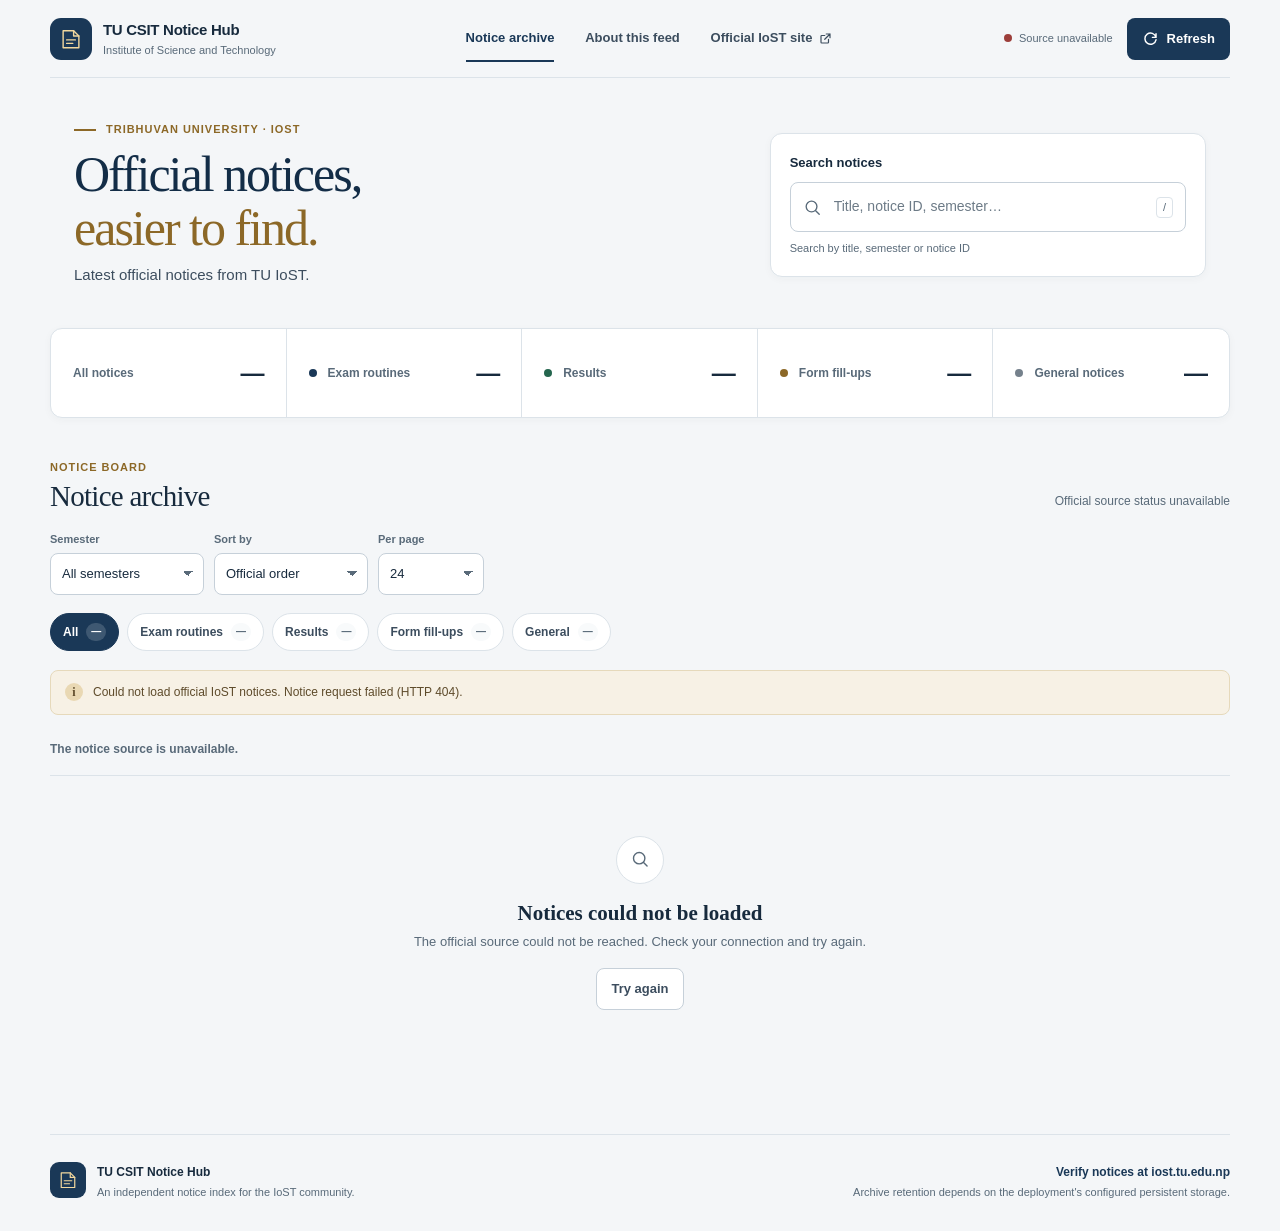
==== commit df289d05: "Redesign TU CSIT notice hub archive UI" ====
--- a/index.html
+++ b/index.html
@@ -1,150 +1,228 @@
 <!doctype html>
 <html lang="en">
 <head>
-<meta charset="utf-8" />
-<meta name="viewport" content="width=device-width, initial-scale=1" />
-<meta name="theme-color" content="#100e0b" />
-<meta name="description" content="Find official Institute of Science and Technology, Tribhuvan University notices for BSc CSIT students." />
-<title>TU CSIT Notice Hub | Official IoST notices</title>
-<link rel="icon" href="data:image/svg+xml,%3Csvg xmlns='http://www.w3.org/2000/svg' viewBox='0 0 32 32'%3E%3Crect width='32' height='32' rx='8' fill='%23100e0b'/%3E%3Cpath d='M9 12h14M9 16h14M9 20h9' stroke='%23e0714f' stroke-width='2.4' stroke-linecap='round'/%3E%3C/svg%3E" />
-<link rel="preconnect" href="https://fonts.googleapis.com" />
-<link rel="stylesheet" href="styles.css?v=7" />
+  <meta charset="utf-8" />
+  <meta name="viewport" content="width=device-width, initial-scale=1" />
+  <meta name="theme-color" content="#f6f7f8" />
+  <meta name="description" content="Search official Institute of Science and Technology, Tribhuvan University notices." />
+  <title>TU CSIT Notice Hub | Official IoST notices</title>
+  <link rel="icon" href="data:image/svg+xml,%3Csvg xmlns='http://www.w3.org/2000/svg' viewBox='0 0 32 32'%3E%3Crect width='32' height='32' rx='7' fill='%231a3857'/%3E%3Cpath d='M8 11h16M8 16h16M8 21h11' stroke='%23e4bd70' stroke-width='2' stroke-linecap='round'/%3E%3C/svg%3E" />
+  <link rel="stylesheet" href="styles.css?v=8" />
 </head>
 <body>
-<a class="skip" href="#feed">Skip to notices</a>
-
-<div class="page">
-  <header class="topbar">
-    <div class="brand">
-      <span class="brand__mark" aria-hidden="true">
-        <svg viewBox="0 0 24 24" fill="none" stroke="currentColor" stroke-width="1.7" stroke-linecap="round" stroke-linejoin="round">
-          <path d="M6 4h9l3 3v13H6z" />
-          <path d="M9 10h6M9 14h6M9 18h4" />
-        </svg>
-      </span>
-      <div class="brand__text">
-        <strong>Notice Hub</strong>
-        <span>TU IOST · BSc CSIT</span>
-      </div>
-    </div>
-
-    <div class="topbar__tools">
-      <span class="sync" id="sync-state">Connecting…</span>
-      <span class="source" id="source-badge" data-source="loading">
-        <span class="source__dot" aria-hidden="true"></span>
-        <span id="source-text">Checking</span>
-      </span>
-      <button class="btn btn--accent" id="refresh" type="button">
-        <svg viewBox="0 0 24 24" fill="none" stroke="currentColor" stroke-width="1.9" stroke-linecap="round" stroke-linejoin="round" aria-hidden="true"><path d="M20 11a8 8 0 1 0-2.3 5.7" /><path d="M20 5v6h-6" /></svg>
-        <span id="refresh-label">Refresh</span>
+  <a class="skip-link" href="#notices">Skip to notices</a>
+
+  <div class="site-shell">
+    <header class="site-header">
+      <a class="brand" href="#" aria-label="TU CSIT Notice Hub home">
+        <span class="brand__mark" aria-hidden="true">
+          <svg viewBox="0 0 32 32" fill="none">
+            <path d="M7 6.5h12l6 6V26H7z" />
+            <path d="M19 6.5v6h6M11 17h10M11 21h7" />
+          </svg>
+        </span>
+        <span class="brand__copy">
+          <strong>TU CSIT Notice Hub</strong>
+          <span>Institute of Science and Technology</span>
+        </span>
+      </a>
+
+      <button class="menu-toggle" id="menu-toggle" type="button" aria-expanded="false" aria-controls="primary-nav">
+        <span class="menu-toggle__icon" aria-hidden="true"><i></i><i></i><i></i></span>
+        <span class="sr-only">Open navigation menu</span>
+      </button>
+
+      <nav class="primary-nav" id="primary-nav" aria-label="Main navigation">
+        <a class="primary-nav__link is-active" href="#notices" aria-current="page">Notice archive</a>
+        <a class="primary-nav__link" href="#about">About this feed</a>
+        <a class="primary-nav__external" href="https://iost.tu.edu.np/notices" target="_blank" rel="noreferrer noopener">
+          Official IoST site
+          <svg viewBox="0 0 20 20" fill="none" aria-hidden="true"><path d="M11 4h5v5M16 4 9 11M14 11v4a1 1 0 0 1-1 1H5a1 1 0 0 1-1-1V7a1 1 0 0 1 1-1h4" /></svg>
+        </a>
+      </nav>
+
+      <div class="header-tools">
+        <span class="source-status" id="source-badge" data-source="loading">
+          <span class="source-status__dot" aria-hidden="true"></span>
+          <span id="source-text">Checking source</span>
+        </span>
+        <button class="button button--primary button--refresh" id="refresh" type="button">
+          <svg viewBox="0 0 20 20" fill="none" aria-hidden="true"><path d="M16.4 8.5a6.6 6.6 0 1 0 .1 3M16.5 4.5v4.2h-4.2" /></svg>
+          <span id="refresh-label">Refresh</span>
+        </button>
+      </div>
+    </header>
+
+    <main>
+      <section class="hero" aria-labelledby="hero-title">
+        <div class="hero__copy">
+          <p class="eyebrow"><span class="eyebrow__rule" aria-hidden="true"></span>Tribhuvan University · IoST</p>
+          <h1 id="hero-title">Official notices,<br /><span>easier to find.</span></h1>
+          <p class="hero__description">Latest official notices from TU IoST.</p>
+        </div>
+        <form class="hero-search" id="search-form" role="search">
+          <label for="search">Search notices</label>
+          <div class="hero-search__field">
+            <svg viewBox="0 0 24 24" fill="none" aria-hidden="true"><circle cx="10.8" cy="10.8" r="6.8" /><path d="m16 16 4.5 4.5" /></svg>
+            <input id="search" type="search" placeholder="Title, notice ID, semester…" autocomplete="off" />
+            <kbd aria-hidden="true">/</kbd>
+          </div>
+          <p>Search by title, semester or notice ID</p>
+        </form>
+      </section>
+
+      <section class="stats" aria-label="Notice totals">
+        <div class="stat stat--total">
+          <span class="stat__label">All notices</span>
+          <strong id="stat-total">—</strong>
+        </div>
+        <div class="stat">
+          <span class="stat__marker stat__marker--exam" aria-hidden="true"></span>
+          <span class="stat__label">Exam routines</span>
+          <strong id="stat-exam">—</strong>
+        </div>
+        <div class="stat">
+          <span class="stat__marker stat__marker--results" aria-hidden="true"></span>
+          <span class="stat__label">Results</span>
+          <strong id="stat-results">—</strong>
+        </div>
+        <div class="stat">
+          <span class="stat__marker stat__marker--forms" aria-hidden="true"></span>
+          <span class="stat__label">Form fill-ups</span>
+          <strong id="stat-forms">—</strong>
+        </div>
+        <div class="stat">
+          <span class="stat__marker stat__marker--general" aria-hidden="true"></span>
+          <span class="stat__label">General notices</span>
+          <strong id="stat-general">—</strong>
+        </div>
+      </section>
+
+      <section class="archive" id="notices" aria-labelledby="archive-title">
+        <div class="archive__heading">
+          <div>
+            <p class="section-kicker">Notice board</p>
+            <h2 id="archive-title">Notice archive</h2>
+          </div>
+          <p class="sync-state" id="sync-state" aria-live="polite">Checking the official source…</p>
+        </div>
+
+        <div class="filters" aria-label="Notice filters">
+          <label class="filter-field">
+            <span>Semester</span>
+            <select id="semester" aria-label="Filter by semester">
+              <option value="all">All semesters</option>
+              <option value="1st Sem">1st semester</option>
+              <option value="2nd Sem">2nd semester</option>
+              <option value="3rd Sem">3rd semester</option>
+              <option value="4th Sem">4th semester</option>
+              <option value="5th Sem">5th semester</option>
+              <option value="6th Sem">6th semester</option>
+              <option value="7th Sem">7th semester</option>
+              <option value="8th Sem">8th semester</option>
+            </select>
+          </label>
+          <label class="filter-field">
+            <span>Sort by</span>
+            <select id="sort-order" aria-label="Sort notices">
+              <option value="newest">Official order</option>
+              <option value="oldest">Oldest first</option>
+            </select>
+          </label>
+          <label class="filter-field filter-field--page-size">
+            <span>Per page</span>
+            <select id="page-size" aria-label="Notices per page">
+              <option value="12">12</option>
+              <option value="24" selected>24</option>
+              <option value="48">48</option>
+            </select>
+          </label>
+          <button class="text-button" id="reset" type="button" hidden>Clear filters</button>
+        </div>
+
+        <div class="category-nav" id="chips" role="group" aria-label="Filter by category">
+          <button class="category-chip is-active" data-category="all" type="button" aria-pressed="true">All <span data-count="all">—</span></button>
+          <button class="category-chip" data-category="Exam Routine" type="button" aria-pressed="false">Exam routines <span data-count="Exam Routine">—</span></button>
+          <button class="category-chip" data-category="Results" type="button" aria-pressed="false">Results <span data-count="Results">—</span></button>
+          <button class="category-chip" data-category="Form Fill Up" type="button" aria-pressed="false">Form fill-ups <span data-count="Form Fill Up">—</span></button>
+          <button class="category-chip" data-category="General Notice" type="button" aria-pressed="false">General <span data-count="General Notice">—</span></button>
+        </div>
+
+        <div class="feed-notice" id="banner" role="status" hidden>
+          <span class="feed-notice__icon" aria-hidden="true">i</span>
+          <p id="banner-text"></p>
+        </div>
+
+        <div class="results-heading">
+          <p id="result-line" aria-live="polite">Loading notices…</p>
+        </div>
+
+        <section id="feed" class="feed" aria-label="Notice results" aria-live="polite" aria-busy="true">
+          <article class="notice-card is-skeleton" aria-hidden="true"></article>
+          <article class="notice-card is-skeleton" aria-hidden="true"></article>
+          <article class="notice-card is-skeleton" aria-hidden="true"></article>
+        </section>
+
+        <nav class="pagination" id="pagination" aria-label="Notice pages" hidden>
+          <button class="button button--secondary" id="page-previous" type="button">
+            <svg viewBox="0 0 20 20" fill="none" aria-hidden="true"><path d="M16 10H4m0 0 5-5m-5 5 5 5" /></svg>
+            Previous
+          </button>
+          <span id="page-status" aria-live="polite">Page 1</span>
+          <button class="button button--secondary" id="page-next" type="button">
+            Next
+            <svg viewBox="0 0 20 20" fill="none" aria-hidden="true"><path d="M4 10h12m0 0-5-5m5 5-5 5" /></svg>
+          </button>
+        </nav>
+
+        <div class="empty-state" id="empty" hidden>
+          <span class="empty-state__mark" aria-hidden="true">
+            <svg viewBox="0 0 24 24" fill="none"><circle cx="10.5" cy="10.5" r="6.5" /><path d="m15.5 15.5 4 4" /></svg>
+          </span>
+          <h3>No matching notices</h3>
+          <p>Try a different search or remove one of your filters.</p>
+          <button class="button button--secondary" id="empty-reset" type="button">Clear all filters</button>
+        </div>
+      </section>
+    </main>
+
+    <footer class="site-footer" id="about">
+      <div class="site-footer__identity">
+        <span class="brand__mark brand__mark--small" aria-hidden="true">
+          <svg viewBox="0 0 32 32" fill="none"><path d="M7 6.5h12l6 6V26H7z" /><path d="M19 6.5v6h6M11 17h10M11 21h7" /></svg>
+        </span>
+        <div>
+          <strong>TU CSIT Notice Hub</strong>
+          <p>An independent notice index for the IoST community.</p>
+        </div>
+      </div>
+      <div class="site-footer__links">
+        <a href="https://iost.tu.edu.np/notices" target="_blank" rel="noreferrer noopener">Verify notices at iost.tu.edu.np</a>
+        <p>Archive retention depends on the deployment's configured persistent storage.</p>
+      </div>
+    </footer>
+  </div>
+
+  <dialog class="document-dialog" id="document-dialog" aria-labelledby="document-title">
+    <div class="document-dialog__header">
+      <div>
+        <p class="section-kicker">Notice document</p>
+        <h2 id="document-title">PDF preview</h2>
+      </div>
+      <button class="icon-button" id="document-close" type="button" aria-label="Close document preview">
+        <svg viewBox="0 0 20 20" fill="none" aria-hidden="true"><path d="m5 5 10 10M15 5 5 15" /></svg>
       </button>
     </div>
-  </header>
-
-  <main>
-    <section class="hero" aria-labelledby="hero-title">
-      <div class="hero__copy">
-        <p class="eyebrow">Institute of Science and Technology · Tribhuvan University</p>
-        <h1 id="hero-title">Every notice,<br /><em>one feed.</em></h1>
-        <p class="hero__sub">
-          Find official exam routines, results and academic notices, organized by
-          semester and publication date.
-        </p>
-      </div>
-
-      <dl class="stats" aria-label="Feed summary">
-        <div class="stat">
-          <dd id="stat-total">0</dd>
-          <dt>Notices</dt>
-        </div>
-        <div class="stat">
-          <dd id="stat-exam">0</dd>
-          <dt>Exam routines</dt>
-        </div>
-        <div class="stat">
-          <dd id="stat-results">0</dd>
-          <dt>Results</dt>
-        </div>
-        <div class="stat">
-          <dd id="stat-forms">0</dd>
-          <dt>Form fill-ups</dt>
-        </div>
-      </dl>
-    </section>
-
-    <section class="toolbar" aria-label="Filters">
-      <div class="search">
-        <svg viewBox="0 0 24 24" fill="none" stroke="currentColor" stroke-width="1.8" stroke-linecap="round" aria-hidden="true"><circle cx="11" cy="11" r="7" /><path d="M16.5 16.5 21 21" /></svg>
-        <input id="search" type="search" placeholder="Search notices: try “routine”, “result”, “4th sem”" autocomplete="off" aria-label="Search notices" />
-        <kbd>/</kbd>
-      </div>
-
-      <label class="select">
-        <span class="select__label">Semester</span>
-        <select id="semester" aria-label="Filter by semester">
-          <option value="all">All semesters</option>
-          <option value="1st Sem">1st sem</option>
-          <option value="2nd Sem">2nd sem</option>
-          <option value="3rd Sem">3rd sem</option>
-          <option value="4th Sem">4th sem</option>
-          <option value="5th Sem">5th sem</option>
-          <option value="6th Sem">6th sem</option>
-          <option value="7th Sem">7th sem</option>
-          <option value="8th Sem">8th sem</option>
-        </select>
-      </label>
-    </section>
-
-    <div class="chips" id="chips" role="group" aria-label="Filter by category">
-      <button class="chip is-active" data-category="all" type="button" aria-pressed="true">All <span data-count="all">0</span></button>
-      <button class="chip" data-category="Exam Routine" type="button" aria-pressed="false">Exam routine <span data-count="Exam Routine">0</span></button>
-      <button class="chip" data-category="Results" type="button" aria-pressed="false">Results <span data-count="Results">0</span></button>
-      <button class="chip" data-category="Form Fill Up" type="button" aria-pressed="false">Form fill-up <span data-count="Form Fill Up">0</span></button>
-      <button class="chip" data-category="General Notice" type="button" aria-pressed="false">General <span data-count="General Notice">0</span></button>
+    <p class="document-status" id="document-status" role="status">Loading document…</p>
+    <iframe id="document-frame" title="Notice PDF preview" hidden></iframe>
+    <div class="document-dialog__actions">
+      <a class="button button--primary" id="document-download" href="#" download>Download document</a>
+      <a class="button button--secondary" id="document-original" href="#" target="_blank" rel="noreferrer noopener">Open original notice</a>
+      <a class="document-dialog__fallback" id="document-open" href="#" target="_blank" rel="noreferrer noopener">Open document in a new tab</a>
     </div>
-
-    <div class="result-line">
-      <p id="result-line">Loading notices…</p>
-      <button class="text-btn" id="reset" type="button" hidden>Clear filters</button>
-    </div>
-
-    <div class="banner" id="banner" hidden>
-      <span class="banner__dot" aria-hidden="true"></span>
-      <p id="banner-text"></p>
-    </div>
-
-    <section id="feed" class="feed" aria-live="polite" aria-busy="true">
-      <article class="notice is-skeleton"></article>
-      <article class="notice is-skeleton"></article>
-      <article class="notice is-skeleton"></article>
-      <article class="notice is-skeleton"></article>
-    </section>
-
-    <nav class="pagination" id="pagination" aria-label="Notice pages" hidden>
-      <button class="btn btn--ghost" id="page-previous" type="button">Previous</button>
-      <span id="page-status" aria-live="polite">Page 1</span>
-      <button class="btn btn--ghost" id="page-next" type="button">Next</button>
-    </nav>
-
-    <div class="empty" id="empty" hidden>
-      <svg viewBox="0 0 24 24" fill="none" stroke="currentColor" stroke-width="1.5" stroke-linecap="round" stroke-linejoin="round" aria-hidden="true"><circle cx="11" cy="11" r="7"/><path d="M16.5 16.5 21 21"/></svg>
-      <h2>Nothing matches that filter</h2>
-      <p>Try a different semester, or clear the search.</p>
-      <button class="btn btn--ghost" id="empty-reset" type="button">Clear filters</button>
-    </div>
-  </main>
-
-  <footer class="footer">
-    <p>
-      Source: <a href="https://iost.tu.edu.np/notices" target="_blank" rel="noreferrer noopener">iost.tu.edu.np/notices</a>,
-      the official IoST site. Imported notices are retained in the local archive if they are later removed upstream.
-    </p>
-    <p>Built by <a href="https://github.com/hola-mundo999" target="_blank" rel="noreferrer noopener">Samyog Sapkota</a></p>
-  </footer>
-</div>
-
-<div class="toast" id="toast" role="status" aria-live="polite"></div>
-
-<script src="app.js?v=7" defer></script>
+  </dialog>
+
+  <div class="toast" id="toast" role="status" aria-live="polite"></div>
+  <script src="app.js?v=8" defer></script>
 </body>
 </html>
--- a/styles.css
+++ b/styles.css
@@ -1,583 +1,601 @@
-/* ==========================================================================
-   TU CSIT Notice Hub
-   Warm ink palette: charcoal, cream, terracotta. No blue.
-   ========================================================================== */
 :root {
-  --bg: #100e0b;
-  --bg-soft: #14110d;
-  --panel: #191510;
-  --panel-2: #201b15;
-  --line: rgba(243, 237, 226, 0.09);
-  --line-strong: rgba(243, 237, 226, 0.18);
-  --text: #f3ede2;
-  --muted: #a99d8b;
-  --dim: #7c7263;
-  --accent: #e0714f;
-  --accent-ink: #1a0d07;
-  --accent-soft: rgba(224, 113, 79, 0.13);
-  --gold: #d8a657;
-  --green: #9dbb84;
-  --red: #e0714f;
-  --radius: 16px;
-  --sans: "Inter", -apple-system, BlinkMacSystemFont, "Segoe UI", Roboto, "Helvetica Neue", Arial, sans-serif;
-  --serif: "Iowan Old Style", "Palatino Linotype", Palatino, Georgia, "Times New Roman", serif;
-  --mono: ui-monospace, SFMono-Regular, "Cascadia Code", Menlo, Consolas, monospace;
+  color-scheme: light;
+  --page: #f4f6f8;
+  --surface: #ffffff;
+  --surface-soft: #f8fafb;
+  --ink: #172a3d;
+  --ink-soft: #3c4d5e;
+  --muted: #596a79;
+  --quiet: #6d7b87;
+  --line: #dce3e9;
+  --line-strong: #c6d0d9;
+  --navy: #1a3857;
+  --navy-dark: #132d47;
+  --navy-pale: #eaf0f5;
+  --gold: #8c6827;
+  --gold-pale: #f7f1e5;
+  --green: #25664e;
+  --green-pale: #eaf3ee;
+  --red: #9c3e3a;
+  --radius-sm: 8px;
+  --radius-md: 12px;
+  --radius-lg: 18px;
+  --shadow-card: 0 2px 8px rgba(27, 47, 66, 0.035);
+  --sans: "Segoe UI", "Helvetica Neue", Arial, sans-serif;
+  --serif: Georgia, "Times New Roman", serif;
+  --content-width: 1180px;
 }
 
 * { box-sizing: border-box; }
-html { -webkit-text-size-adjust: 100%; }
-
+html { scroll-behavior: smooth; -webkit-text-size-adjust: 100%; }
 body {
   margin: 0;
-  min-height: 100vh;
-  background:
-    radial-gradient(1000px 500px at 10% -10%, rgba(224, 113, 79, 0.07), transparent 62%),
-    radial-gradient(820px 440px at 100% 0%, rgba(216, 166, 87, 0.05), transparent 58%),
-    var(--bg);
-  color: var(--text);
+  min-width: 320px;
+  background: var(--page);
+  color: var(--ink);
   font-family: var(--sans);
   font-size: 15px;
   line-height: 1.55;
   -webkit-font-smoothing: antialiased;
 }
-
-button, input, select { font: inherit; color: inherit; }
-button { cursor: pointer; }
+button, input, select { font: inherit; }
+button, select { cursor: pointer; }
+button { color: inherit; }
+a { color: var(--navy); text-decoration: none; }
+a:hover { color: var(--navy-dark); }
 svg { display: block; }
-a { color: var(--accent); text-decoration: none; }
-a:hover { text-decoration: underline; }
-
-.skip {
+[hidden] { display: none !important; }
+
+.site-shell {
+  width: min(100% - 64px, var(--content-width));
+  margin-inline: auto;
+}
+.sr-only, .skip-link:not(:focus) {
   position: absolute;
-  left: -9999px;
+  width: 1px;
+  height: 1px;
+  padding: 0;
+  margin: -1px;
+  overflow: hidden;
+  clip: rect(0, 0, 0, 0);
+  white-space: nowrap;
+  border: 0;
+}
+.skip-link {
+  position: fixed;
+  z-index: 20;
   top: 12px;
-  z-index: 60;
-  background: var(--accent);
-  color: var(--accent-ink);
-  padding: 8px 14px;
-  border-radius: 8px;
+  left: 12px;
+  padding: 10px 14px;
+  border-radius: var(--radius-sm);
+  background: var(--navy-dark);
+  color: #fff;
   font-weight: 700;
 }
-.skip:focus { left: 16px; }
-
-.page {
-  max-width: 1120px;
-  margin: 0 auto;
-  padding: 24px clamp(16px, 3.4vw, 40px) 30px;
+
+.site-header {
+  min-height: 78px;
   display: flex;
-  flex-direction: column;
-  gap: 26px;
-}
-
-/* ==========================================================================
-   Top bar
-   ========================================================================== */
-.topbar {
-  display: flex;
   align-items: center;
   justify-content: space-between;
-  gap: 16px;
-  flex-wrap: wrap;
-  padding-bottom: 4px;
-}
-
-.brand { display: flex; align-items: center; gap: 12px; min-width: 0; }
+  gap: 30px;
+  border-bottom: 1px solid var(--line);
+}
+.brand {
+  min-width: 245px;
+  display: inline-flex;
+  align-items: center;
+  gap: 11px;
+  color: var(--ink);
+}
+.brand:hover { color: var(--ink); }
 .brand__mark {
-  width: 40px;
-  height: 40px;
-  border-radius: 11px;
+  width: 42px;
+  height: 42px;
   display: grid;
   place-items: center;
-  color: var(--accent);
-  background: linear-gradient(150deg, rgba(224, 113, 79, 0.18), rgba(224, 113, 79, 0.03));
-  border: 1px solid rgba(224, 113, 79, 0.32);
   flex: none;
-}
-.brand__mark svg { width: 21px; height: 21px; }
-.brand__text { display: flex; flex-direction: column; line-height: 1.35; min-width: 0; }
-.brand__text strong { font-size: 15px; letter-spacing: 0.01em; }
-.brand__text span {
-  font-family: var(--mono);
-  font-size: 10px;
-  letter-spacing: 0.1em;
+  border-radius: 11px;
+  background: var(--navy);
+  color: #f2d89e;
+}
+.brand__mark svg { width: 28px; height: 28px; stroke: currentColor; stroke-width: 1.6; stroke-linecap: round; stroke-linejoin: round; }
+.brand__copy { display: flex; flex-direction: column; min-width: 0; line-height: 1.3; }
+.brand__copy strong { font-size: 15px; font-weight: 700; letter-spacing: -0.02em; }
+.brand__copy span { margin-top: 3px; color: var(--muted); font-size: 11px; }
+.primary-nav { display: flex; align-items: center; gap: clamp(18px, 2.4vw, 34px); }
+.primary-nav__link, .primary-nav__external {
+  display: inline-flex;
+  align-items: center;
+  gap: 6px;
+  min-height: 44px;
+  color: var(--ink-soft);
+  font-size: 13px;
+  font-weight: 600;
+  white-space: nowrap;
+}
+.primary-nav__link { position: relative; }
+.primary-nav__link::after {
+  position: absolute;
+  right: 0;
+  bottom: -1px;
+  left: 0;
+  height: 2px;
+  background: transparent;
+  content: "";
+}
+.primary-nav__link:hover, .primary-nav__link.is-active { color: var(--navy); }
+.primary-nav__link.is-active::after { background: var(--navy); }
+.primary-nav__external svg { width: 15px; height: 15px; stroke: currentColor; stroke-width: 1.6; stroke-linecap: round; stroke-linejoin: round; }
+.header-tools { display: flex; align-items: center; gap: 14px; }
+.source-status {
+  display: inline-flex;
+  align-items: center;
+  gap: 7px;
+  color: var(--muted);
+  font-size: 11px;
+  white-space: nowrap;
+}
+.source-status__dot { width: 8px; height: 8px; flex: none; border-radius: 50%; background: var(--quiet); }
+.source-status[data-source="archive"] .source-status__dot { background: var(--green); }
+.source-status[data-source="live"] .source-status__dot { background: var(--gold); }
+.source-status[data-source="error"] .source-status__dot { background: var(--red); }
+.menu-toggle { display: none; }
+
+.button {
+  min-height: 42px;
+  display: inline-flex;
+  align-items: center;
+  justify-content: center;
+  gap: 8px;
+  padding: 9px 14px;
+  border: 1px solid transparent;
+  border-radius: var(--radius-sm);
+  font-size: 13px;
+  font-weight: 650;
+  line-height: 1.2;
+  transition: background-color 140ms ease, border-color 140ms ease, color 140ms ease;
+}
+.button svg { width: 17px; height: 17px; flex: none; stroke: currentColor; stroke-width: 1.7; stroke-linecap: round; stroke-linejoin: round; }
+.button--primary { background: var(--navy); color: #fff; }
+.button--primary:hover { background: var(--navy-dark); color: #fff; }
+.button--secondary { border-color: var(--line-strong); background: var(--surface); color: var(--ink-soft); }
+.button--secondary:hover:not(:disabled) { border-color: var(--navy); background: var(--navy-pale); color: var(--navy-dark); }
+.button:disabled { cursor: not-allowed; opacity: 0.52; }
+.button--refresh.is-busy svg { animation: spin 0.8s linear infinite; }
+@keyframes spin { to { transform: rotate(360deg); } }
+
+.hero {
+  min-height: 250px;
+  display: grid;
+  grid-template-columns: minmax(0, 1fr) minmax(320px, 0.72fr);
+  align-items: center;
+  gap: clamp(32px, 7vw, 96px);
+  padding: 40px clamp(4px, 2vw, 24px) 36px;
+}
+.eyebrow, .section-kicker {
+  margin: 0;
+  color: var(--gold);
+  font-size: 11px;
+  font-weight: 750;
+  letter-spacing: 0.09em;
+  line-height: 1.4;
   text-transform: uppercase;
-  color: var(--dim);
-}
-
-.topbar__tools { display: flex; align-items: center; gap: 10px; flex-wrap: wrap; }
-
-.sync { font-family: var(--mono); font-size: 10.5px; color: var(--dim); letter-spacing: 0.03em; }
-
-.source {
+}
+.eyebrow { display: flex; align-items: center; gap: 10px; }
+.eyebrow__rule { width: 22px; height: 2px; background: var(--gold); }
+.hero h1 {
+  margin: 10px 0 8px;
+  color: var(--navy-dark);
+  font-family: var(--serif);
+  font-size: clamp(37px, 4vw, 50px);
+  font-weight: 500;
+  letter-spacing: -0.04em;
+  line-height: 1.08;
+}
+.hero h1 span { color: var(--gold); }
+.hero__description {
+  max-width: 56ch;
+  margin: 0;
+  color: var(--ink-soft);
+  font-size: 15px;
+  line-height: 1.65;
+}
+.hero-search {
+  padding: 19px;
+  border: 1px solid var(--line);
+  border-radius: var(--radius-md);
+  background: var(--surface);
+  box-shadow: var(--shadow-card);
+}
+.hero-search label { display: block; margin-bottom: 9px; color: var(--ink); font-size: 13px; font-weight: 700; }
+.hero-search__field {
+  min-height: 50px;
+  display: flex;
+  align-items: center;
+  gap: 10px;
+  padding: 0 12px;
+  border: 1px solid var(--line-strong);
+  border-radius: var(--radius-sm);
+  background: #fff;
+}
+.hero-search__field:focus-within { border-color: var(--navy); box-shadow: 0 0 0 3px rgba(26, 56, 87, 0.12); }
+.hero-search__field svg { width: 19px; height: 19px; flex: none; stroke: var(--muted); stroke-width: 1.7; stroke-linecap: round; }
+.hero-search__field input { width: 100%; min-width: 0; border: 0; outline: 0; background: transparent; color: var(--ink); font-size: 14px; }
+.hero-search__field input::placeholder { color: var(--quiet); opacity: 1; }
+.hero-search__field kbd {
+  flex: none;
+  padding: 1px 6px;
+  border: 1px solid var(--line);
+  border-radius: 4px;
+  color: var(--muted);
+  font-family: var(--sans);
+  font-size: 11px;
+}
+.hero-search > p { margin: 8px 0 0; color: var(--muted); font-size: 11px; }
+
+.stats {
+  display: grid;
+  grid-template-columns: repeat(5, minmax(0, 1fr));
+  margin-bottom: 42px;
+  overflow: hidden;
+  border: 1px solid var(--line);
+  border-radius: var(--radius-md);
+  background: var(--surface);
+  box-shadow: var(--shadow-card);
+}
+.stat {
+  min-height: 88px;
+  display: grid;
+  grid-template-columns: 10px 1fr auto;
+  align-items: center;
+  gap: 9px;
+  padding: 18px clamp(12px, 2vw, 22px);
+  border-right: 1px solid var(--line);
+}
+.stat:last-child { border-right: 0; }
+.stat--total { grid-template-columns: 1fr auto; }
+.stat__label { color: var(--muted); font-size: 12px; font-weight: 600; line-height: 1.35; }
+.stat strong { color: var(--ink); font-size: 24px; font-weight: 700; font-variant-numeric: tabular-nums; letter-spacing: -0.04em; }
+.stat__marker { width: 8px; height: 8px; border-radius: 50%; background: var(--navy); }
+.stat__marker--exam { background: var(--navy); }
+.stat__marker--results { background: var(--green); }
+.stat__marker--forms { background: var(--gold); }
+.stat__marker--general { background: #75818c; }
+
+.archive { padding-bottom: 64px; scroll-margin-top: 20px; }
+.archive__heading { display: flex; align-items: end; justify-content: space-between; gap: 20px; margin-bottom: 17px; }
+.archive__heading h2 { margin: 4px 0 0; color: var(--ink); font-family: var(--serif); font-size: 29px; font-weight: 500; letter-spacing: -0.025em; line-height: 1.2; }
+.sync-state { margin: 0 0 4px; color: var(--muted); font-size: 12px; }
+.filters { display: flex; align-items: end; gap: 10px; }
+.filter-field { min-width: 154px; display: flex; flex-direction: column; gap: 5px; }
+.filter-field > span { color: var(--muted); font-size: 11px; font-weight: 650; }
+.filter-field select {
+  width: 100%;
+  min-height: 42px;
+  padding: 8px 34px 8px 11px;
+  appearance: none;
+  border: 1px solid var(--line-strong);
+  border-radius: var(--radius-sm);
+  background-color: var(--surface);
+  background-image: linear-gradient(45deg, transparent 50%, var(--muted) 50%), linear-gradient(135deg, var(--muted) 50%, transparent 50%);
+  background-position: calc(100% - 15px) 17px, calc(100% - 10px) 17px;
+  background-size: 5px 5px, 5px 5px;
+  background-repeat: no-repeat;
+  color: var(--ink);
+  font-size: 13px;
+}
+.filter-field select:focus { border-color: var(--navy); }
+.filter-field--page-size { min-width: 106px; }
+.text-button {
+  min-height: 42px;
+  margin-left: auto;
+  padding: 8px 11px;
+  border: 0;
+  background: transparent;
+  color: var(--navy);
+  font-size: 12px;
+  font-weight: 700;
+  text-decoration: underline;
+  text-underline-offset: 3px;
+}
+.text-button:hover { color: var(--gold); }
+.category-nav { display: flex; flex-wrap: wrap; gap: 8px; margin-top: 18px; }
+.category-chip {
+  min-height: 38px;
   display: inline-flex;
   align-items: center;
-  gap: 6px;
-  font-family: var(--mono);
-  font-size: 10px;
-  letter-spacing: 0.08em;
-  text-transform: uppercase;
-  color: var(--muted);
+  gap: 8px;
+  padding: 7px 12px;
   border: 1px solid var(--line);
   border-radius: 999px;
-  padding: 5px 10px 5px 8px;
-  background: rgba(255, 255, 255, 0.02);
-  transition: color 0.2s ease, border-color 0.2s ease;
-}
-.source__dot { width: 6px; height: 6px; border-radius: 50%; background: currentColor; flex: none; }
-.source[data-source="live"] { color: var(--green); border-color: rgba(157, 187, 132, 0.34); }
-.source[data-source="archive"] { color: var(--green); border-color: rgba(157, 187, 132, 0.34); }
-.source[data-source="fallback"] { color: var(--gold); border-color: rgba(216, 166, 87, 0.34); }
-.source[data-source="error"] { color: var(--red); border-color: rgba(224, 113, 79, 0.36); }
-.source[data-source="loading"] { color: var(--dim); }
-
-.btn {
-  display: inline-flex;
-  align-items: center;
-  gap: 7px;
-  border-radius: 9px;
-  border: 1px solid var(--line-strong);
-  background: rgba(255, 255, 255, 0.03);
-  padding: 8px 13px;
+  background: var(--surface);
+  color: var(--ink-soft);
   font-size: 12px;
   font-weight: 650;
-  transition: background 0.18s ease, border-color 0.18s ease, transform 0.15s ease, filter 0.18s ease;
-}
-.btn svg { width: 14px; height: 14px; }
-.btn:hover { background: rgba(255, 255, 255, 0.07); }
-.btn:active { transform: translateY(1px); }
-.btn--accent { background: var(--accent); border-color: var(--accent); color: var(--accent-ink); }
-.btn--accent:hover { filter: brightness(1.06); background: var(--accent); }
-.btn--ghost { background: transparent; color: var(--muted); }
-.btn[disabled] { opacity: 0.55; cursor: progress; }
-.btn.is-busy svg { animation: spin 0.9s linear infinite; }
-@keyframes spin { to { transform: rotate(360deg); } }
-
-/* ==========================================================================
-   Hero
-   ========================================================================== */
-.hero {
+  transition: border-color 130ms ease, background-color 130ms ease, color 130ms ease;
+}
+.category-chip:hover { border-color: var(--line-strong); color: var(--navy); }
+.category-chip.is-active { border-color: var(--navy); background: var(--navy); color: #fff; }
+.category-chip span {
+  min-width: 20px;
+  padding: 1px 5px;
+  border-radius: 999px;
+  background: var(--surface-soft);
+  color: var(--muted);
+  font-size: 10px;
+  font-variant-numeric: tabular-nums;
+  text-align: center;
+}
+.category-chip.is-active span { background: rgba(255, 255, 255, 0.16); color: #fff; }
+
+.feed-notice {
+  display: flex;
+  align-items: flex-start;
+  gap: 10px;
+  margin-top: 19px;
+  padding: 12px 14px;
+  border: 1px solid #e6d9bb;
+  border-radius: var(--radius-sm);
+  background: var(--gold-pale);
+  color: #5e4b2b;
+  font-size: 12px;
+}
+.feed-notice__icon { width: 18px; height: 18px; display: grid; place-items: center; flex: none; border-radius: 50%; background: #e9d8b3; color: #5e4b2b; font-family: var(--serif); font-size: 12px; font-weight: 700; }
+.feed-notice p { margin: 0; }
+.results-heading { display: flex; justify-content: space-between; align-items: center; min-height: 43px; margin-top: 18px; border-bottom: 1px solid var(--line); }
+.results-heading p { margin: 0 0 9px; color: var(--muted); font-size: 12px; font-weight: 600; }
+.feed { display: flex; flex-direction: column; }
+.feed[hidden] { display: none; }
+.notice-card {
+  min-width: 0;
   display: grid;
-  grid-template-columns: minmax(0, 1.35fr) minmax(0, 1fr);
-  gap: clamp(20px, 4vw, 56px);
-  align-items: end;
-  padding-bottom: 22px;
+  grid-template-columns: minmax(0, 1fr) auto;
+  align-items: center;
+  gap: 12px 24px;
+  padding: 20px 4px;
   border-bottom: 1px solid var(--line);
-}
-
-.eyebrow {
-  margin: 0 0 14px;
-  font-family: var(--mono);
+  animation: appear 180ms ease both;
+}
+.notice-card:hover { background: rgba(255, 255, 255, 0.56); }
+.notice-card__main { min-width: 0; }
+.notice-card__tags { display: flex; flex-wrap: wrap; align-items: center; gap: 6px; margin-bottom: 7px; }
+.notice-tag {
+  display: inline-flex;
+  align-items: center;
+  min-height: 23px;
+  padding: 3px 8px;
+  border: 1px solid var(--line);
+  border-radius: 999px;
+  background: var(--surface);
+  color: var(--ink-soft);
   font-size: 10px;
-  letter-spacing: 0.14em;
-  text-transform: uppercase;
-  color: var(--accent);
-}
-
-.hero h1 {
+  font-weight: 650;
+  line-height: 1.3;
+}
+.notice-tag--exam { border-color: #c9d6e2; background: var(--navy-pale); color: var(--navy-dark); }
+.notice-tag--results { border-color: #caddd2; background: var(--green-pale); color: #245c47; }
+.notice-tag--forms { border-color: #e7d8b6; background: var(--gold-pale); color: #75571e; }
+.notice-tag--urgent { border-color: #e5c4bc; background: #faf0ee; color: #8a3731; }
+.notice-tag--new { border-color: #d3dce4; background: #f0f4f7; color: var(--navy); }
+.notice-card__title {
+  max-width: 76ch;
   margin: 0;
+  color: var(--ink);
   font-family: var(--serif);
-  font-weight: 400;
-  font-size: clamp(34px, 5.2vw, 62px);
-  /* Enough room for the serif descenders, without the huge gap that 1.4 gave. */
-  line-height: 1.12;
-  letter-spacing: -0.025em;
-}
-.hero h1 em { font-style: italic; color: var(--accent); }
-
-.hero__sub {
-  margin: 18px 0 0;
-  max-width: 52ch;
-  color: var(--muted);
-  font-size: 14px;
-  line-height: 1.7;
-}
-
-.stats {
-  display: grid;
-  grid-template-columns: repeat(2, minmax(0, 1fr));
-  gap: 1px;
-  margin: 0;
-  background: var(--line);
-  border: 1px solid var(--line);
-  border-radius: 14px;
-  overflow: hidden;
-}
-.stat { background: var(--panel); padding: 14px 16px; }
-.stat dd {
-  margin: 0;
-  font-family: var(--serif);
-  font-size: 30px;
-  line-height: 1.35;
-  letter-spacing: -0.02em;
-}
-.stat dt {
-  font-family: var(--mono);
-  font-size: 9px;
-  line-height: 1.4;
-  letter-spacing: 0.12em;
-  text-transform: uppercase;
-  color: var(--dim);
-  margin-top: 4px;
-}
-
-/* ==========================================================================
-   Toolbar
-   ========================================================================== */
-.toolbar { display: flex; flex-wrap: wrap; gap: 10px; align-items: stretch; }
-
-.search {
-  flex: 1 1 340px;
-  min-height: 44px;
-  display: flex;
-  align-items: center;
-  gap: 10px;
-  background: var(--panel);
-  border: 1px solid var(--line);
-  border-radius: 11px;
-  padding: 0 12px;
-  transition: border-color 0.18s ease, background 0.18s ease;
-}
-.search:focus-within { border-color: rgba(224, 113, 79, 0.5); background: var(--panel-2); }
-.search svg { width: 16px; height: 16px; color: var(--dim); flex: none; }
-.search input {
-  flex: 1;
-  min-width: 0;
-  border: 0;
-  background: transparent;
-  outline: none;
-  padding: 11px 0;
-  font-size: 13px;
-}
-.search input::placeholder { color: var(--dim); }
-.search input::-webkit-search-cancel-button { -webkit-appearance: none; }
-.search kbd {
-  font-family: var(--mono);
-  font-size: 9.5px;
-  color: var(--dim);
-  border: 1px solid var(--line);
-  border-radius: 4px;
-  padding: 1px 5px;
-  flex: none;
-}
-
-.select {
-  display: inline-flex;
-  align-items: center;
-  gap: 9px;
-  background: var(--panel);
-  border: 1px solid var(--line);
-  border-radius: 11px;
-  padding: 0 6px 0 13px;
-}
-.select__label {
-  font-family: var(--mono);
-  font-size: 9px;
-  letter-spacing: 0.1em;
-  text-transform: uppercase;
-  color: var(--dim);
-}
-.select select {
-  appearance: none;
-  border: 0;
-  background: transparent;
-  padding: 11px 26px 11px 4px;
-  font-size: 12.5px;
-  outline: none;
-  cursor: pointer;
-  background-image: linear-gradient(45deg, transparent 50%, var(--dim) 50%), linear-gradient(135deg, var(--dim) 50%, transparent 50%);
-  background-position: calc(100% - 12px) 50%, calc(100% - 8px) 50%;
-  background-size: 4px 4px, 4px 4px;
-  background-repeat: no-repeat;
-}
-.select select option { background: var(--panel-2); color: var(--text); }
-
-/* ==========================================================================
-   Category chips
-   ========================================================================== */
-/* Chips sit under the toolbar as their own row. The margin is what keeps the
-   Search field, the chips and the result line from ever sharing pixels. */
-.chips {
-  display: flex;
-  flex-wrap: wrap;
-  gap: 8px 7px;
-  margin-top: 14px;
-  padding-bottom: 2px;
-}
-
-.chip {
-  display: inline-flex;
-  align-items: center;
-  gap: 7px;
-  border: 1px solid var(--line);
-  background: rgba(255, 255, 255, 0.02);
-  color: var(--muted);
-  border-radius: 999px;
-  padding: 6px 12px;
-  font-size: 11.5px;
+  font-size: 19px;
   font-weight: 600;
-  flex: 0 0 auto;
-  transition: color 0.16s ease, border-color 0.16s ease, background 0.16s ease;
-}
-.chip span {
-  font-family: var(--mono);
-  font-size: 9.5px;
-  color: var(--dim);
-}
-.chip:hover { color: var(--text); border-color: var(--line-strong); }
-.chip.is-active {
-  color: var(--accent);
-  border-color: rgba(224, 113, 79, 0.42);
-  background: var(--accent-soft);
-}
-.chip.is-active span { color: var(--accent); }
-
-.result-line {
-  display: flex;
-  align-items: baseline;
-  justify-content: space-between;
-  gap: 12px;
-  margin: 12px 0 0;
-  min-height: 18px;
-}
-.result-line p {
-  margin: 0;
-  font-family: var(--mono);
-  font-size: 10.5px;
-  letter-spacing: 0.05em;
-  text-transform: uppercase;
-  color: var(--dim);
-}
-.text-btn {
-  border: 0;
-  background: none;
-  padding: 0;
-  font-family: var(--mono);
-  font-size: 10px;
-  letter-spacing: 0.08em;
-  text-transform: uppercase;
-  color: var(--accent);
-}
-.text-btn:hover { text-decoration: underline; }
-
-.banner {
-  display: flex;
-  gap: 10px;
-  align-items: flex-start;
-  padding: 11px 14px;
-  border-radius: 11px;
-  border: 1px solid rgba(216, 166, 87, 0.3);
-  background: rgba(216, 166, 87, 0.07);
-  color: #ecd9b4;
-  font-size: 12px;
-}
-.banner[hidden] { display: none; }
-.banner__dot {
-  width: 7px; height: 7px; border-radius: 50%;
-  background: var(--gold); margin-top: 6px; flex: none;
-}
-.banner p { margin: 0; }
-
-/* ==========================================================================
-   Feed
-   ========================================================================== */
-.feed {
-  display: grid;
-  grid-template-columns: repeat(auto-fill, minmax(min(100%, 330px), 1fr));
-  gap: 12px;
-}
-
-.notice {
-  position: relative;
-  display: flex;
-  flex-direction: column;
-  min-width: 0;
-  gap: 12px;
-  padding: 16px 17px 14px;
-  background: linear-gradient(180deg, rgba(255, 255, 255, 0.022), transparent), var(--panel);
-  border: 1px solid var(--line);
-  border-radius: 13px;
-  transition: border-color 0.18s ease, transform 0.18s ease, background 0.18s ease;
-  animation: rise 0.3s ease both;
-}
-.notice:hover { border-color: var(--line-strong); transform: translateY(-2px); }
-.notice.is-urgent { border-left: 2px solid var(--gold); }
-.notice.is-skeleton {
-  min-height: 148px;
-  animation: pulse 1.4s ease-in-out infinite;
-  background: linear-gradient(100deg, rgba(255, 255, 255, 0.02) 20%, rgba(255, 255, 255, 0.055) 40%, rgba(255, 255, 255, 0.02) 60%);
-  background-size: 220% 100%;
-}
-.notice.is-skeleton::after {
-  content: "";
-  position: absolute;
-  inset: 16px;
-  border-radius: 8px;
-  background: rgba(255, 255, 255, 0.03);
-}
-@keyframes pulse { 0% { background-position: 120% 0; } 100% { background-position: -60% 0; } }
-@keyframes rise { from { opacity: 0; transform: translateY(6px); } to { opacity: 1; transform: none; } }
-
-.notice__tags { display: flex; flex-wrap: wrap; gap: 6px; align-items: center; }
-
-.tag {
-  display: inline-flex;
-  align-items: center;
-  gap: 5px;
-  font-family: var(--mono);
-  font-size: 9px;
-  letter-spacing: 0.07em;
-  text-transform: uppercase;
-  border-radius: 5px;
-  padding: 3px 7px;
-  border: 1px solid var(--line);
-  color: var(--muted);
-}
-.tag--exam { color: var(--accent); border-color: rgba(224, 113, 79, 0.36); background: rgba(224, 113, 79, 0.08); }
-.tag--results { color: var(--green); border-color: rgba(157, 187, 132, 0.32); background: rgba(157, 187, 132, 0.07); }
-.tag--forms { color: var(--gold); border-color: rgba(216, 166, 87, 0.34); background: rgba(216, 166, 87, 0.08); }
-.tag--general { color: var(--muted); }
-.tag--urgent { color: var(--gold); border-color: rgba(216, 166, 87, 0.36); background: rgba(216, 166, 87, 0.09); }
-.tag--new { color: var(--accent); border-color: rgba(224, 113, 79, 0.42); }
-
-.notice__title {
-  margin: 0;
-  font-size: 14.5px;
-  font-weight: 600;
-  line-height: 1.55;
-  letter-spacing: -0.005em;
-  /* Show the whole notice title. Clamping swallowed long routine titles. */
-  display: block;
-  overflow: visible;
+  letter-spacing: -0.012em;
+  line-height: 1.38;
   overflow-wrap: anywhere;
-  word-break: break-word;
-  hyphens: auto;
-}
-.notice__title a { color: var(--text); overflow-wrap: anywhere; }
-.notice__title a:hover { color: var(--accent); text-decoration: none; }
-
-.notice__foot {
-  display: flex;
-  align-items: center;
-  justify-content: space-between;
-  gap: 10px;
-  margin-top: auto;
-  padding-top: 4px;
-}
-.notice__date { display: flex; flex-direction: column; line-height: 1.4; min-width: 0; }
-.notice__date strong { font-family: var(--mono); font-size: 10.5px; line-height: 1.45; color: var(--muted); font-weight: 500; }
-.notice__date span { font-family: var(--mono); font-size: 9.5px; line-height: 1.45; color: var(--dim); }
-
-.notice__actions { display: flex; flex-wrap: wrap; justify-content: flex-end; gap: 6px; }
-.icon-btn {
+}
+.notice-card__title a { color: inherit; text-decoration-thickness: 1px; text-underline-offset: 3px; }
+.notice-card__title a:hover { color: var(--navy); text-decoration: underline; }
+.notice-card__meta { display: flex; flex-wrap: wrap; align-items: center; gap: 7px 14px; margin-top: 9px; color: var(--muted); font-size: 12px; }
+.notice-card__meta-item { display: inline-flex; align-items: center; gap: 6px; }
+.notice-card__meta-item svg { width: 14px; height: 14px; flex: none; stroke: currentColor; stroke-width: 1.6; stroke-linecap: round; stroke-linejoin: round; }
+.notice-card__meta-separator { width: 3px; height: 3px; border-radius: 50%; background: var(--line-strong); }
+.notice-card__actions { display: flex; flex-wrap: wrap; justify-content: flex-end; gap: 7px; }
+.notice-card__actions .button { min-height: 38px; padding: 8px 11px; font-size: 12px; }
+.icon-button {
   width: 40px;
   height: 40px;
   display: grid;
   place-items: center;
-  border-radius: 8px;
   border: 1px solid var(--line);
-  background: rgba(255, 255, 255, 0.03);
+  border-radius: var(--radius-sm);
+  background: var(--surface);
   color: var(--muted);
-  transition: color 0.16s ease, border-color 0.16s ease, background 0.16s ease;
-}
-.icon-btn svg { width: 14px; height: 14px; }
-.icon-btn:hover { color: var(--accent); border-color: rgba(224, 113, 79, 0.38); background: var(--accent-soft); }
-.document-action { min-height: 40px; padding: 8px 11px; }
-
-.pagination {
-  display: flex;
-  align-items: center;
-  justify-content: center;
-  gap: 14px;
-}
+}
+.icon-button:hover { border-color: var(--navy); color: var(--navy); }
+.icon-button svg { width: 18px; height: 18px; stroke: currentColor; stroke-width: 1.6; stroke-linecap: round; }
+.notice-card.is-skeleton { min-height: 123px; border-bottom: 1px solid var(--line); }
+.notice-card.is-skeleton::before, .notice-card.is-skeleton::after {
+  grid-column: 1 / -1;
+  width: min(76%, 520px);
+  height: 12px;
+  border-radius: 6px;
+  background: linear-gradient(90deg, #edf0f3 25%, #f7f8f9 50%, #edf0f3 75%);
+  background-size: 200% 100%;
+  content: "";
+  animation: shimmer 1.4s ease-in-out infinite;
+}
+.notice-card.is-skeleton::after { width: min(42%, 290px); height: 10px; }
+@keyframes shimmer { to { background-position: -200% 0; } }
+@keyframes appear { from { opacity: 0; transform: translateY(3px); } to { opacity: 1; transform: none; } }
+
+.pagination { display: flex; align-items: center; justify-content: center; gap: 17px; margin-top: 24px; }
 .pagination[hidden] { display: none; }
-.pagination span {
-  min-width: 90px;
-  text-align: center;
-  color: var(--muted);
-  font-family: var(--mono);
-  font-size: 11px;
-}
-.pagination button { min-height: 42px; }
-
-.empty {
-  display: flex;
-  flex-direction: column;
-  align-items: center;
-  text-align: center;
-  gap: 6px;
-  padding: 56px 20px;
-  border: 1px dashed var(--line-strong);
-  border-radius: 14px;
-}
-.empty[hidden] { display: none; }
-.empty svg { width: 26px; height: 26px; color: var(--dim); }
-.empty h2 { margin: 6px 0 0; font-size: 16px; }
-.empty p { margin: 0 0 10px; color: var(--muted); font-size: 12.5px; }
-
-/* ==========================================================================
-   Footer + toast
-   ========================================================================== */
-.footer {
+.pagination > span { min-width: 100px; color: var(--muted); font-size: 12px; font-weight: 600; text-align: center; font-variant-numeric: tabular-nums; }
+.empty-state { display: flex; flex-direction: column; align-items: center; padding: 60px 20px; text-align: center; }
+.empty-state__mark { width: 48px; height: 48px; display: grid; place-items: center; border: 1px solid var(--line); border-radius: 50%; background: var(--surface); color: var(--muted); }
+.empty-state__mark svg { width: 21px; height: 21px; stroke: currentColor; stroke-width: 1.6; stroke-linecap: round; }
+.empty-state h3 { margin: 13px 0 3px; font-family: var(--serif); font-size: 21px; font-weight: 600; }
+.empty-state p { margin: 0 0 15px; color: var(--muted); font-size: 13px; }
+
+.site-footer {
   display: flex;
   justify-content: space-between;
-  align-items: baseline;
-  gap: 14px;
-  flex-wrap: wrap;
-  padding-top: 18px;
+  align-items: center;
+  gap: 24px;
+  padding: 24px 0 30px;
   border-top: 1px solid var(--line);
-  font-size: 11px;
-  color: var(--dim);
-}
-.footer p { margin: 0; }
-
+}
+.site-footer__identity { display: flex; align-items: center; gap: 11px; }
+.brand__mark--small { width: 36px; height: 36px; border-radius: 9px; }
+.brand__mark--small svg { width: 24px; height: 24px; }
+.site-footer__identity strong { color: var(--ink); font-size: 12px; }
+.site-footer__identity p, .site-footer__links p { margin: 2px 0 0; color: var(--muted); font-size: 11px; }
+.site-footer__links { text-align: right; }
+.site-footer__links a { font-size: 12px; font-weight: 650; }
+
+.document-dialog {
+  width: min(1040px, calc(100vw - 32px));
+  max-width: none;
+  max-height: min(92vh, 900px);
+  padding: 0;
+  overflow: hidden;
+  border: 1px solid var(--line-strong);
+  border-radius: var(--radius-md);
+  background: var(--surface);
+  color: var(--ink);
+  box-shadow: 0 24px 80px rgba(15, 35, 54, 0.24);
+}
+.document-dialog::backdrop { background: rgba(16, 31, 45, 0.62); }
+.document-dialog__header { display: flex; align-items: center; justify-content: space-between; gap: 15px; padding: 16px 19px; border-bottom: 1px solid var(--line); }
+.document-dialog__header h2 { margin: 2px 0 0; font-family: var(--serif); font-size: 19px; font-weight: 600; }
+.document-dialog__header .section-kicker { font-size: 9px; }
+.document-status { min-height: 25px; margin: 0; padding: 8px 16px; color: var(--muted); font-size: 12px; }
+.document-dialog iframe { width: 100%; height: min(65vh, 660px); border: 0; background: #eef1f4; }
+.document-dialog__actions { display: flex; align-items: center; flex-wrap: wrap; gap: 9px; padding: 13px 16px; border-top: 1px solid var(--line); }
+.document-dialog__fallback { margin-left: auto; font-size: 12px; font-weight: 600; text-decoration: underline; text-underline-offset: 3px; }
 .toast {
   position: fixed;
-  left: 50%;
-  bottom: 26px;
-  transform: translate(-50%, 12px);
-  background: #241d16;
-  border: 1px solid var(--line-strong);
-  color: var(--text);
-  font-size: 12px;
-  padding: 9px 15px;
-  border-radius: 9px;
-  box-shadow: 0 18px 40px -14px rgba(0, 0, 0, 0.9);
+  z-index: 30;
+  right: 20px;
+  bottom: 20px;
+  max-width: min(420px, calc(100vw - 40px));
+  padding: 11px 15px;
+  border: 1px solid #304a63;
+  border-radius: var(--radius-sm);
+  background: var(--navy-dark);
+  color: #fff;
+  box-shadow: 0 8px 28px rgba(15, 35, 54, 0.2);
+  font-size: 13px;
   opacity: 0;
   pointer-events: none;
-  transition: opacity 0.2s ease, transform 0.2s ease;
-  z-index: 40;
-}
-.toast.is-visible { opacity: 1; transform: translate(-50%, 0); }
-
-/* ==========================================================================
-   Responsive
-   ========================================================================== */
-@media (max-width: 860px) {
-  .hero { grid-template-columns: 1fr; align-items: start; }
-  .stats { grid-template-columns: repeat(4, minmax(0, 1fr)); }
-  .stat { padding: 12px; }
-  .stat dd { font-size: 24px; }
-  .search kbd { display: none; }
-}
-
-@media (max-width: 620px) {
-  .page { padding: 16px 14px 24px; gap: 20px; }
-  .topbar__tools { width: 100%; justify-content: space-between; }
-  .sync { order: 3; width: 100%; }
-  .stats { grid-template-columns: repeat(2, minmax(0, 1fr)); }
-  .hero h1 { font-size: clamp(32px, 9vw, 44px); }
-  .toolbar { flex-direction: column; }
-  /* In a column flexbox a 340px flex-basis becomes a 340px tall search box. */
-  .search { flex: 0 0 auto; }
-  .select { justify-content: space-between; }
-  .feed { grid-template-columns: 1fr; }
-  .notice__foot { align-items: flex-start; flex-direction: column; }
-  .notice__actions { width: 100%; justify-content: flex-start; }
-  .footer { flex-direction: column; gap: 6px; }
+  transform: translateY(8px);
+  transition: opacity 140ms ease, transform 140ms ease;
+}
+.toast.is-visible { opacity: 1; transform: none; }
+:focus-visible { outline: 3px solid #b38434; outline-offset: 3px; }
+
+@media (max-width: 980px) {
+  .site-shell { width: min(100% - 40px, var(--content-width)); }
+  .site-header { gap: 16px; }
+  .brand { min-width: 205px; }
+  .primary-nav { gap: 17px; }
+  .source-status { display: none; }
+  .hero { grid-template-columns: minmax(0, 1fr) minmax(290px, 0.8fr); gap: 30px; }
+  .stat { grid-template-columns: 8px 1fr; gap: 6px 8px; padding-inline: 12px; }
+  .stat strong { grid-column: 2; grid-row: 2; font-size: 21px; }
+  .stat--total { grid-template-columns: 1fr auto; }
+  .stat--total strong { grid-column: 2; grid-row: 1; }
+}
+
+@media (max-width: 720px) {
+  .site-shell { width: min(100% - 32px, var(--content-width)); }
+  .site-header { position: relative; min-height: 68px; flex-wrap: wrap; gap: 0; }
+  .brand { min-width: 0; flex: 1; padding-block: 11px; }
+  .brand__mark { width: 38px; height: 38px; }
+  .brand__copy strong { font-size: 14px; }
+  .brand__copy span { font-size: 10px; }
+  .menu-toggle {
+    width: 42px;
+    height: 42px;
+    display: grid;
+    place-items: center;
+    order: 2;
+    border: 1px solid var(--line);
+    border-radius: var(--radius-sm);
+    background: var(--surface);
+  }
+  .menu-toggle__icon { width: 18px; display: flex; flex-direction: column; gap: 4px; }
+  .menu-toggle__icon i { height: 2px; border-radius: 2px; background: var(--navy); }
+  .primary-nav {
+    width: 100%;
+    display: none;
+    order: 4;
+    align-items: stretch;
+    flex-direction: column;
+    gap: 0;
+    padding: 4px 0 10px;
+    border-top: 1px solid var(--line);
+  }
+  .primary-nav.is-open { display: flex; }
+  .primary-nav__link, .primary-nav__external { min-height: 46px; }
+  .primary-nav__link::after { display: none; }
+  .primary-nav__link.is-active { color: var(--gold); }
+  .header-tools { order: 3; margin-left: 9px; }
+  .button--refresh { min-height: 40px; padding: 8px 11px; }
+  .button--refresh svg { width: 16px; height: 16px; }
+  .hero { min-height: 0; grid-template-columns: 1fr; gap: 10px; padding: 18px 0 14px; }
+  .hero h1 { font-size: clamp(36px, 9.5vw, 47px); }
+  .hero__description { max-width: 58ch; font-size: 14px; }
+  .hero-search { padding: 12px; }
+  .hero-search label { margin-bottom: 6px; }
+  .hero-search > p { display: none; }
+  .stats { grid-template-columns: repeat(3, minmax(0, 1fr)); margin-bottom: 18px; }
+  .stat { min-height: 56px; padding: 7px; border-right: 1px solid var(--line); border-bottom: 1px solid var(--line); }
+  .stat:nth-child(3n) { border-right: 0; }
+  .stat:nth-child(n + 4) { border-bottom: 0; }
+  .stat:last-child { border-right: 0; }
+  .stat--total { grid-column: auto; grid-template-columns: 1fr auto; border-right: 1px solid var(--line); }
+  .stat--total strong { font-size: 21px; }
+  .stat__label { font-size: 10px; }
+  .stat strong { font-size: 18px; }
+  .archive { padding-bottom: 42px; }
+  .archive__heading { align-items: flex-start; }
+  .archive__heading { margin-bottom: 12px; }
+  .archive__heading h2 { font-size: 25px; }
+  .sync-state { max-width: 45%; font-size: 11px; text-align: right; }
+  .filters { display: grid; grid-template-columns: minmax(0, 1.15fr) minmax(0, 1.15fr) minmax(0, 0.7fr); gap: 8px; }
+  .filter-field { min-width: 0; }
+  .filter-field--page-size { min-width: 0; }
+  .filter-field select { min-height: 38px; padding: 7px 21px 7px 8px; font-size: 12px; }
+  .text-button { grid-column: 1 / -1; justify-self: start; min-height: 34px; margin: 0; padding-left: 0; }
+  .category-nav { gap: 7px; margin-top: 11px; }
+  .category-chip { min-height: 34px; padding-inline: 9px; font-size: 11px; }
+  .results-heading { margin-top: 11px; }
+  .notice-card { grid-template-columns: 1fr; gap: 12px; padding: 17px 2px; }
+  .notice-card:hover { background: transparent; }
+  .notice-card__title { font-size: 18px; }
+  .notice-card__actions { justify-content: flex-start; }
+  .notice-card__meta { gap: 6px 11px; }
+  .site-footer { align-items: flex-start; flex-direction: column; gap: 16px; padding-block: 20px 24px; }
+  .site-footer__links { text-align: left; }
+  .document-dialog { max-height: 94vh; }
+  .document-dialog iframe { height: 58vh; }
+}
+
+@media (max-width: 390px) {
+  .site-shell { width: min(100% - 28px, var(--content-width)); }
+  .header-tools { margin-left: 6px; }
+  .button--refresh { gap: 5px; padding-inline: 8px; font-size: 12px; }
+  .hero h1 { font-size: 36px; }
+  .hero-search__field kbd { display: none; }
+  .category-chip { gap: 6px; padding-inline: 9px; }
+  .pagination { gap: 8px; }
+  .pagination .button { padding-inline: 10px; }
+  .document-dialog__actions { align-items: stretch; flex-direction: column; }
+  .document-dialog__fallback { margin: 4px 0 0; }
 }
 
 @media (prefers-reduced-motion: reduce) {
-  *, *::before, *::after { animation-duration: 0.001ms !important; animation-iteration-count: 1 !important; transition-duration: 0.001ms !important; }
-}
-
-:focus-visible { outline: 2px solid rgba(224, 113, 79, 0.8); outline-offset: 2px; }
+  *, *::before, *::after {
+    scroll-behavior: auto !important;
+    animation-duration: 0.01ms !important;
+    animation-iteration-count: 1 !important;
+    transition-duration: 0.01ms !important;
+  }
+}
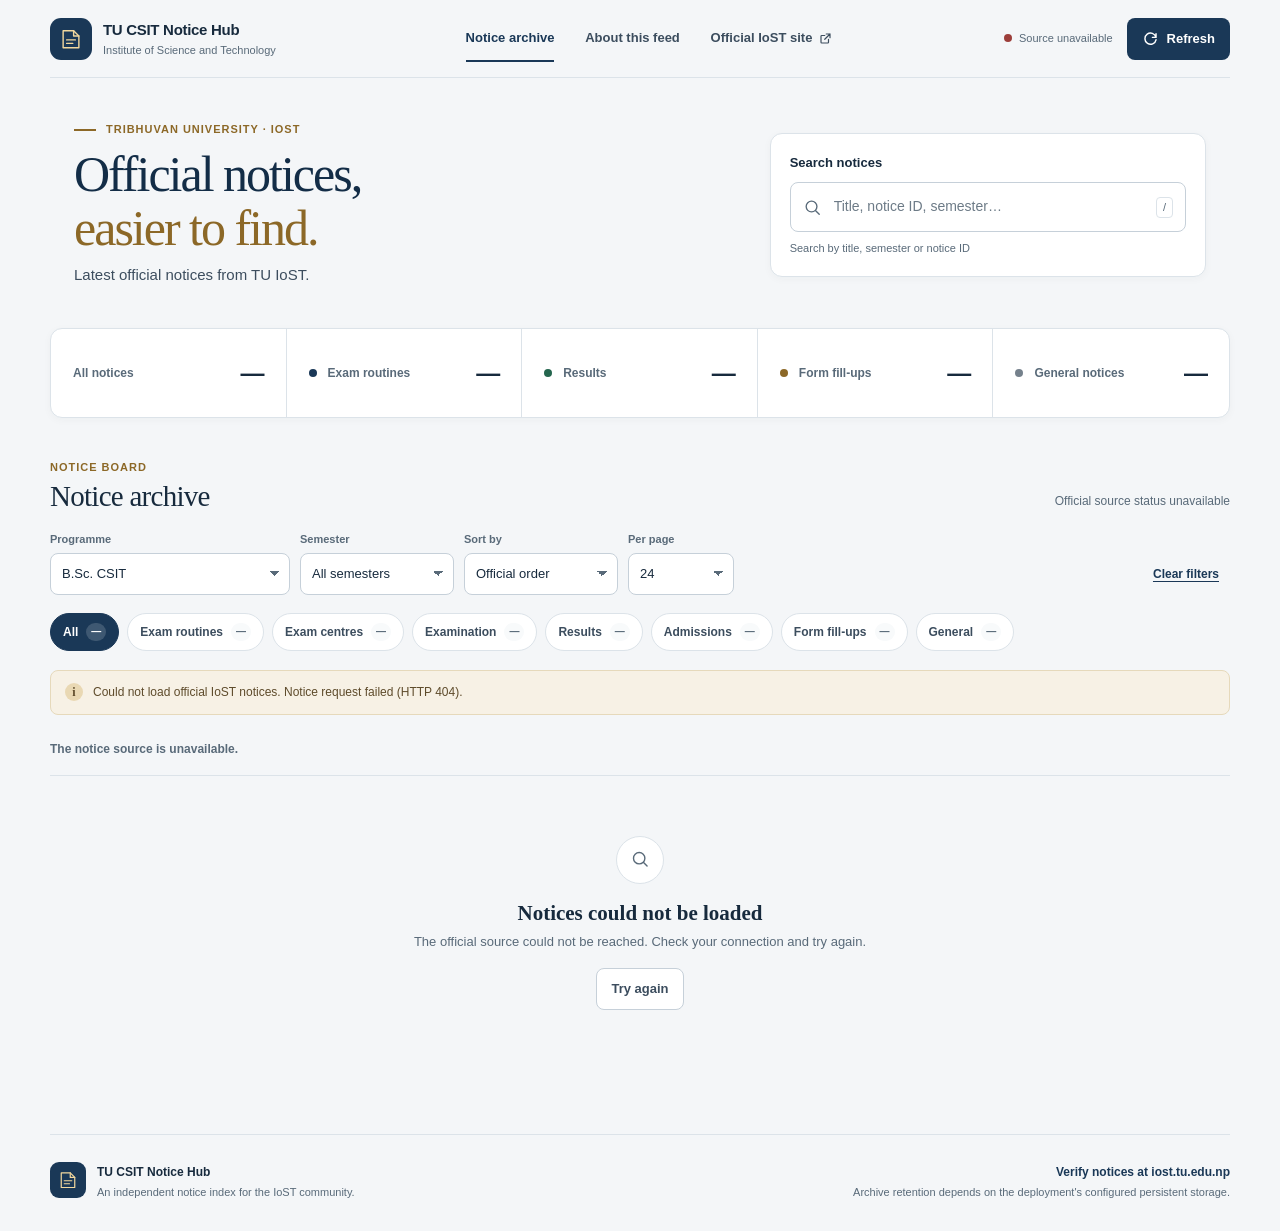
==== commit 5d607e4c: "Add programme filters and improve notice archive" ====
--- a/index.html
+++ b/index.html
@@ -7,7 +7,7 @@
   <meta name="description" content="Search official Institute of Science and Technology, Tribhuvan University notices." />
   <title>TU CSIT Notice Hub | Official IoST notices</title>
   <link rel="icon" href="data:image/svg+xml,%3Csvg xmlns='http://www.w3.org/2000/svg' viewBox='0 0 32 32'%3E%3Crect width='32' height='32' rx='7' fill='%231a3857'/%3E%3Cpath d='M8 11h16M8 16h16M8 21h11' stroke='%23e4bd70' stroke-width='2' stroke-linecap='round'/%3E%3C/svg%3E" />
-  <link rel="stylesheet" href="styles.css?v=8" />
+  <link rel="stylesheet" href="styles.css?v=9" />
 </head>
 <body>
   <a class="skip-link" href="#notices">Skip to notices</a>
@@ -108,6 +108,13 @@
         </div>
 
         <div class="filters" aria-label="Notice filters">
+          <label class="filter-field filter-field--programme">
+            <span>Programme</span>
+            <select id="programme" aria-label="Filter by programme">
+              <option value="all">All programmes</option>
+              <option value="B.Sc. CSIT" selected>B.Sc. CSIT</option>
+            </select>
+          </label>
           <label class="filter-field">
             <span>Semester</span>
             <select id="semester" aria-label="Filter by semester">
@@ -143,7 +150,10 @@
         <div class="category-nav" id="chips" role="group" aria-label="Filter by category">
           <button class="category-chip is-active" data-category="all" type="button" aria-pressed="true">All <span data-count="all">—</span></button>
           <button class="category-chip" data-category="Exam Routine" type="button" aria-pressed="false">Exam routines <span data-count="Exam Routine">—</span></button>
+          <button class="category-chip" data-category="Exam Centre" type="button" aria-pressed="false">Exam centres <span data-count="Exam Centre">—</span></button>
+          <button class="category-chip" data-category="Examination" type="button" aria-pressed="false">Examination <span data-count="Examination">—</span></button>
           <button class="category-chip" data-category="Results" type="button" aria-pressed="false">Results <span data-count="Results">—</span></button>
+          <button class="category-chip" data-category="Admission" type="button" aria-pressed="false">Admissions <span data-count="Admission">—</span></button>
           <button class="category-chip" data-category="Form Fill Up" type="button" aria-pressed="false">Form fill-ups <span data-count="Form Fill Up">—</span></button>
           <button class="category-chip" data-category="General Notice" type="button" aria-pressed="false">General <span data-count="General Notice">—</span></button>
         </div>
@@ -223,6 +233,6 @@
   </dialog>
 
   <div class="toast" id="toast" role="status" aria-live="polite"></div>
-  <script src="app.js?v=8" defer></script>
+  <script src="app.js?v=9" defer></script>
 </body>
 </html>
--- a/styles.css
+++ b/styles.css
@@ -267,8 +267,9 @@
 .archive__heading { display: flex; align-items: end; justify-content: space-between; gap: 20px; margin-bottom: 17px; }
 .archive__heading h2 { margin: 4px 0 0; color: var(--ink); font-family: var(--serif); font-size: 29px; font-weight: 500; letter-spacing: -0.025em; line-height: 1.2; }
 .sync-state { margin: 0 0 4px; color: var(--muted); font-size: 12px; }
-.filters { display: flex; align-items: end; gap: 10px; }
+.filters { display: flex; flex-wrap: wrap; align-items: end; gap: 10px; }
 .filter-field { min-width: 154px; display: flex; flex-direction: column; gap: 5px; }
+.filter-field--programme { min-width: 210px; flex: 0 1 240px; }
 .filter-field > span { color: var(--muted); font-size: 11px; font-weight: 650; }
 .filter-field select {
   width: 100%;
@@ -559,8 +560,9 @@
   .archive__heading { margin-bottom: 12px; }
   .archive__heading h2 { font-size: 25px; }
   .sync-state { max-width: 45%; font-size: 11px; text-align: right; }
-  .filters { display: grid; grid-template-columns: minmax(0, 1.15fr) minmax(0, 1.15fr) minmax(0, 0.7fr); gap: 8px; }
+  .filters { display: grid; grid-template-columns: repeat(2, minmax(0, 1fr)); gap: 8px; }
   .filter-field { min-width: 0; }
+  .filter-field--programme { grid-column: 1 / -1; }
   .filter-field--page-size { min-width: 0; }
   .filter-field select { min-height: 38px; padding: 7px 21px 7px 8px; font-size: 12px; }
   .text-button { grid-column: 1 / -1; justify-self: start; min-height: 34px; margin: 0; padding-left: 0; }
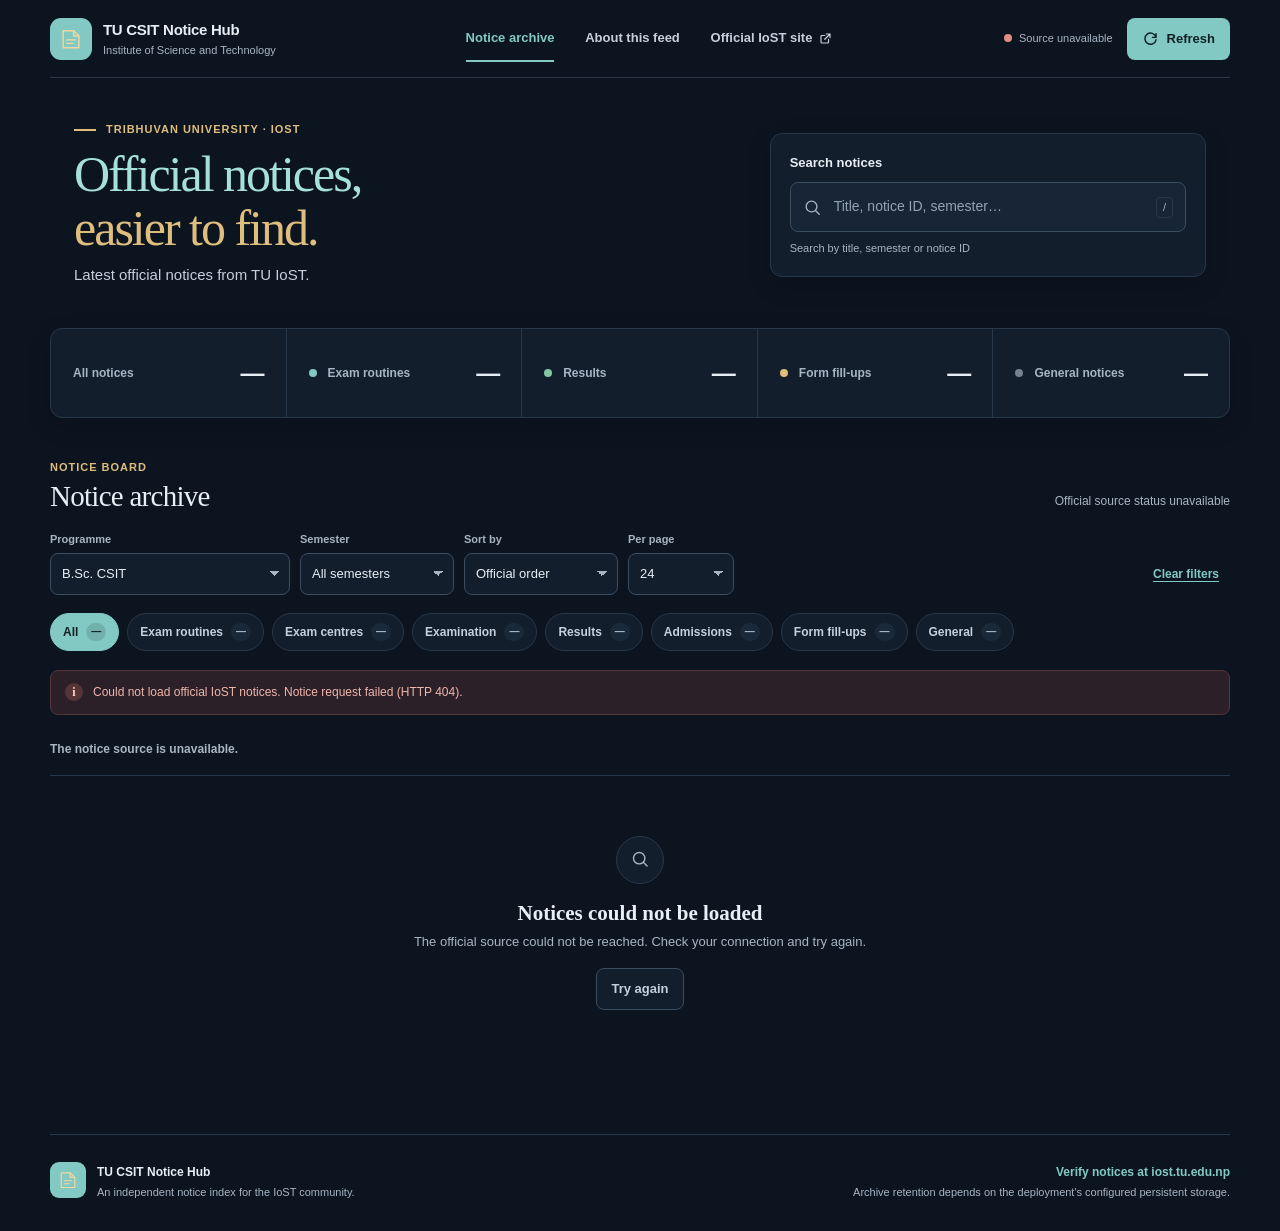
==== commit acb5b707: "Improve dark theme and clean up notice interface" ====
--- a/index.html
+++ b/index.html
@@ -3,11 +3,11 @@
 <head>
   <meta charset="utf-8" />
   <meta name="viewport" content="width=device-width, initial-scale=1" />
-  <meta name="theme-color" content="#f6f7f8" />
+  <meta name="theme-color" content="#0c1420" />
   <meta name="description" content="Search official Institute of Science and Technology, Tribhuvan University notices." />
   <title>TU CSIT Notice Hub | Official IoST notices</title>
   <link rel="icon" href="data:image/svg+xml,%3Csvg xmlns='http://www.w3.org/2000/svg' viewBox='0 0 32 32'%3E%3Crect width='32' height='32' rx='7' fill='%231a3857'/%3E%3Cpath d='M8 11h16M8 16h16M8 21h11' stroke='%23e4bd70' stroke-width='2' stroke-linecap='round'/%3E%3C/svg%3E" />
-  <link rel="stylesheet" href="styles.css?v=9" />
+  <link rel="stylesheet" href="styles.css?v=10" />
 </head>
 <body>
   <a class="skip-link" href="#notices">Skip to notices</a>
@@ -193,6 +193,7 @@
           <p>Try a different search or remove one of your filters.</p>
           <button class="button button--secondary" id="empty-reset" type="button">Clear all filters</button>
         </div>
+        <p class="archive-note" id="archive-note" hidden></p>
       </section>
     </main>
 
@@ -233,6 +234,6 @@
   </dialog>
 
   <div class="toast" id="toast" role="status" aria-live="polite"></div>
-  <script src="app.js?v=9" defer></script>
+  <script src="app.js?v=10" defer></script>
 </body>
 </html>
--- a/styles.css
+++ b/styles.css
@@ -1,26 +1,26 @@
 :root {
-  color-scheme: light;
-  --page: #f4f6f8;
-  --surface: #ffffff;
-  --surface-soft: #f8fafb;
-  --ink: #172a3d;
-  --ink-soft: #3c4d5e;
-  --muted: #596a79;
-  --quiet: #6d7b87;
-  --line: #dce3e9;
-  --line-strong: #c6d0d9;
-  --navy: #1a3857;
-  --navy-dark: #132d47;
-  --navy-pale: #eaf0f5;
-  --gold: #8c6827;
-  --gold-pale: #f7f1e5;
-  --green: #25664e;
-  --green-pale: #eaf3ee;
-  --red: #9c3e3a;
+  color-scheme: dark;
+  --page: #0c1420;
+  --surface: #121e2c;
+  --surface-soft: #1a2939;
+  --ink: #e8eef5;
+  --ink-soft: #c5d0dc;
+  --muted: #a7b5c3;
+  --quiet: #94a3b2;
+  --line: #27384a;
+  --line-strong: #3a4d61;
+  --navy: #82c9c4;
+  --navy-dark: #a5e0d9;
+  --navy-pale: #1b343b;
+  --gold: #dfbd7d;
+  --gold-pale: #332d22;
+  --green: #81c9a5;
+  --green-pale: #1b342d;
+  --red: #e28d83;
   --radius-sm: 8px;
   --radius-md: 12px;
   --radius-lg: 18px;
-  --shadow-card: 0 2px 8px rgba(27, 47, 66, 0.035);
+  --shadow-card: 0 8px 24px rgba(0, 0, 0, 0.16);
   --sans: "Segoe UI", "Helvetica Neue", Arial, sans-serif;
   --serif: Georgia, "Times New Roman", serif;
   --content-width: 1180px;
@@ -68,8 +68,8 @@
   left: 12px;
   padding: 10px 14px;
   border-radius: var(--radius-sm);
-  background: var(--navy-dark);
-  color: #fff;
+  background: var(--navy);
+  color: #102126;
   font-weight: 700;
 }
 
@@ -157,8 +157,8 @@
   transition: background-color 140ms ease, border-color 140ms ease, color 140ms ease;
 }
 .button svg { width: 17px; height: 17px; flex: none; stroke: currentColor; stroke-width: 1.7; stroke-linecap: round; stroke-linejoin: round; }
-.button--primary { background: var(--navy); color: #fff; }
-.button--primary:hover { background: var(--navy-dark); color: #fff; }
+.button--primary { background: var(--navy); color: #102126; }
+.button--primary:hover { background: var(--navy-dark); color: #102126; }
 .button--secondary { border-color: var(--line-strong); background: var(--surface); color: var(--ink-soft); }
 .button--secondary:hover:not(:disabled) { border-color: var(--navy); background: var(--navy-pale); color: var(--navy-dark); }
 .button:disabled { cursor: not-allowed; opacity: 0.52; }
@@ -217,9 +217,9 @@
   padding: 0 12px;
   border: 1px solid var(--line-strong);
   border-radius: var(--radius-sm);
-  background: #fff;
-}
-.hero-search__field:focus-within { border-color: var(--navy); box-shadow: 0 0 0 3px rgba(26, 56, 87, 0.12); }
+  background: #172536;
+}
+.hero-search__field:focus-within { border-color: var(--navy); box-shadow: 0 0 0 3px rgba(130, 201, 196, 0.18); }
 .hero-search__field svg { width: 19px; height: 19px; flex: none; stroke: var(--muted); stroke-width: 1.7; stroke-linecap: round; }
 .hero-search__field input { width: 100%; min-width: 0; border: 0; outline: 0; background: transparent; color: var(--ink); font-size: 14px; }
 .hero-search__field input::placeholder { color: var(--quiet); opacity: 1; }
@@ -317,7 +317,7 @@
   transition: border-color 130ms ease, background-color 130ms ease, color 130ms ease;
 }
 .category-chip:hover { border-color: var(--line-strong); color: var(--navy); }
-.category-chip.is-active { border-color: var(--navy); background: var(--navy); color: #fff; }
+.category-chip.is-active { border-color: var(--navy); background: var(--navy); color: #102126; }
 .category-chip span {
   min-width: 20px;
   padding: 1px 5px;
@@ -328,7 +328,7 @@
   font-variant-numeric: tabular-nums;
   text-align: center;
 }
-.category-chip.is-active span { background: rgba(255, 255, 255, 0.16); color: #fff; }
+.category-chip.is-active span { background: rgba(0, 0, 0, 0.12); color: #102126; }
 
 .feed-notice {
   display: flex;
@@ -336,14 +336,29 @@
   gap: 10px;
   margin-top: 19px;
   padding: 12px 14px;
-  border: 1px solid #e6d9bb;
+  border: 1px solid #553538;
   border-radius: var(--radius-sm);
-  background: var(--gold-pale);
-  color: #5e4b2b;
+  background: #2b2027;
+  color: #f0b5ac;
   font-size: 12px;
 }
-.feed-notice__icon { width: 18px; height: 18px; display: grid; place-items: center; flex: none; border-radius: 50%; background: #e9d8b3; color: #5e4b2b; font-family: var(--serif); font-size: 12px; font-weight: 700; }
+.feed-notice__icon { width: 18px; height: 18px; display: grid; place-items: center; flex: none; border-radius: 50%; background: #553538; color: #ffd3cb; font-family: var(--serif); font-size: 12px; font-weight: 700; }
 .feed-notice p { margin: 0; }
+.archive-note {
+  margin: 22px 0 0;
+  color: var(--quiet);
+  font-size: 12px;
+  line-height: 1.5;
+}
+.archive-note::before {
+  display: inline-block;
+  width: 6px;
+  height: 6px;
+  margin: 0 8px 1px 0;
+  border-radius: 50%;
+  background: var(--quiet);
+  content: "";
+}
 .results-heading { display: flex; justify-content: space-between; align-items: center; min-height: 43px; margin-top: 18px; border-bottom: 1px solid var(--line); }
 .results-heading p { margin: 0 0 9px; color: var(--muted); font-size: 12px; font-weight: 600; }
 .feed { display: flex; flex-direction: column; }
@@ -358,7 +373,7 @@
   border-bottom: 1px solid var(--line);
   animation: appear 180ms ease both;
 }
-.notice-card:hover { background: rgba(255, 255, 255, 0.56); }
+.notice-card:hover { background: rgba(255, 255, 255, 0.025); }
 .notice-card__main { min-width: 0; }
 .notice-card__tags { display: flex; flex-wrap: wrap; align-items: center; gap: 6px; margin-bottom: 7px; }
 .notice-tag {
@@ -374,11 +389,11 @@
   font-weight: 650;
   line-height: 1.3;
 }
-.notice-tag--exam { border-color: #c9d6e2; background: var(--navy-pale); color: var(--navy-dark); }
-.notice-tag--results { border-color: #caddd2; background: var(--green-pale); color: #245c47; }
-.notice-tag--forms { border-color: #e7d8b6; background: var(--gold-pale); color: #75571e; }
-.notice-tag--urgent { border-color: #e5c4bc; background: #faf0ee; color: #8a3731; }
-.notice-tag--new { border-color: #d3dce4; background: #f0f4f7; color: var(--navy); }
+.notice-tag--exam { border-color: #31505a; background: var(--navy-pale); color: #a5e0d9; }
+.notice-tag--results { border-color: #315a49; background: var(--green-pale); color: #a1dfbd; }
+.notice-tag--forms { border-color: #5b4b2e; background: var(--gold-pale); color: #e8cc92; }
+.notice-tag--urgent { border-color: #65413d; background: #352528; color: #f0aaa0; }
+.notice-tag--new { border-color: #35485a; background: #1c2a39; color: #c5d5e4; }
 .notice-card__title {
   max-width: 76ch;
   margin: 0;
@@ -416,7 +431,7 @@
   width: min(76%, 520px);
   height: 12px;
   border-radius: 6px;
-  background: linear-gradient(90deg, #edf0f3 25%, #f7f8f9 50%, #edf0f3 75%);
+  background: linear-gradient(90deg, #1a2939 25%, #223446 50%, #1a2939 75%);
   background-size: 200% 100%;
   content: "";
   animation: shimmer 1.4s ease-in-out infinite;
@@ -467,7 +482,7 @@
 .document-dialog__header h2 { margin: 2px 0 0; font-family: var(--serif); font-size: 19px; font-weight: 600; }
 .document-dialog__header .section-kicker { font-size: 9px; }
 .document-status { min-height: 25px; margin: 0; padding: 8px 16px; color: var(--muted); font-size: 12px; }
-.document-dialog iframe { width: 100%; height: min(65vh, 660px); border: 0; background: #eef1f4; }
+.document-dialog iframe { width: 100%; height: min(65vh, 660px); border: 0; background: #0c1420; color-scheme: dark; }
 .document-dialog__actions { display: flex; align-items: center; flex-wrap: wrap; gap: 9px; padding: 13px 16px; border-top: 1px solid var(--line); }
 .document-dialog__fallback { margin-left: auto; font-size: 12px; font-weight: 600; text-decoration: underline; text-underline-offset: 3px; }
 .toast {
@@ -479,9 +494,9 @@
   padding: 11px 15px;
   border: 1px solid #304a63;
   border-radius: var(--radius-sm);
-  background: var(--navy-dark);
-  color: #fff;
-  box-shadow: 0 8px 28px rgba(15, 35, 54, 0.2);
+  background: #1a2e3b;
+  color: var(--ink);
+  box-shadow: 0 8px 28px rgba(0, 0, 0, 0.3);
   font-size: 13px;
   opacity: 0;
   pointer-events: none;
